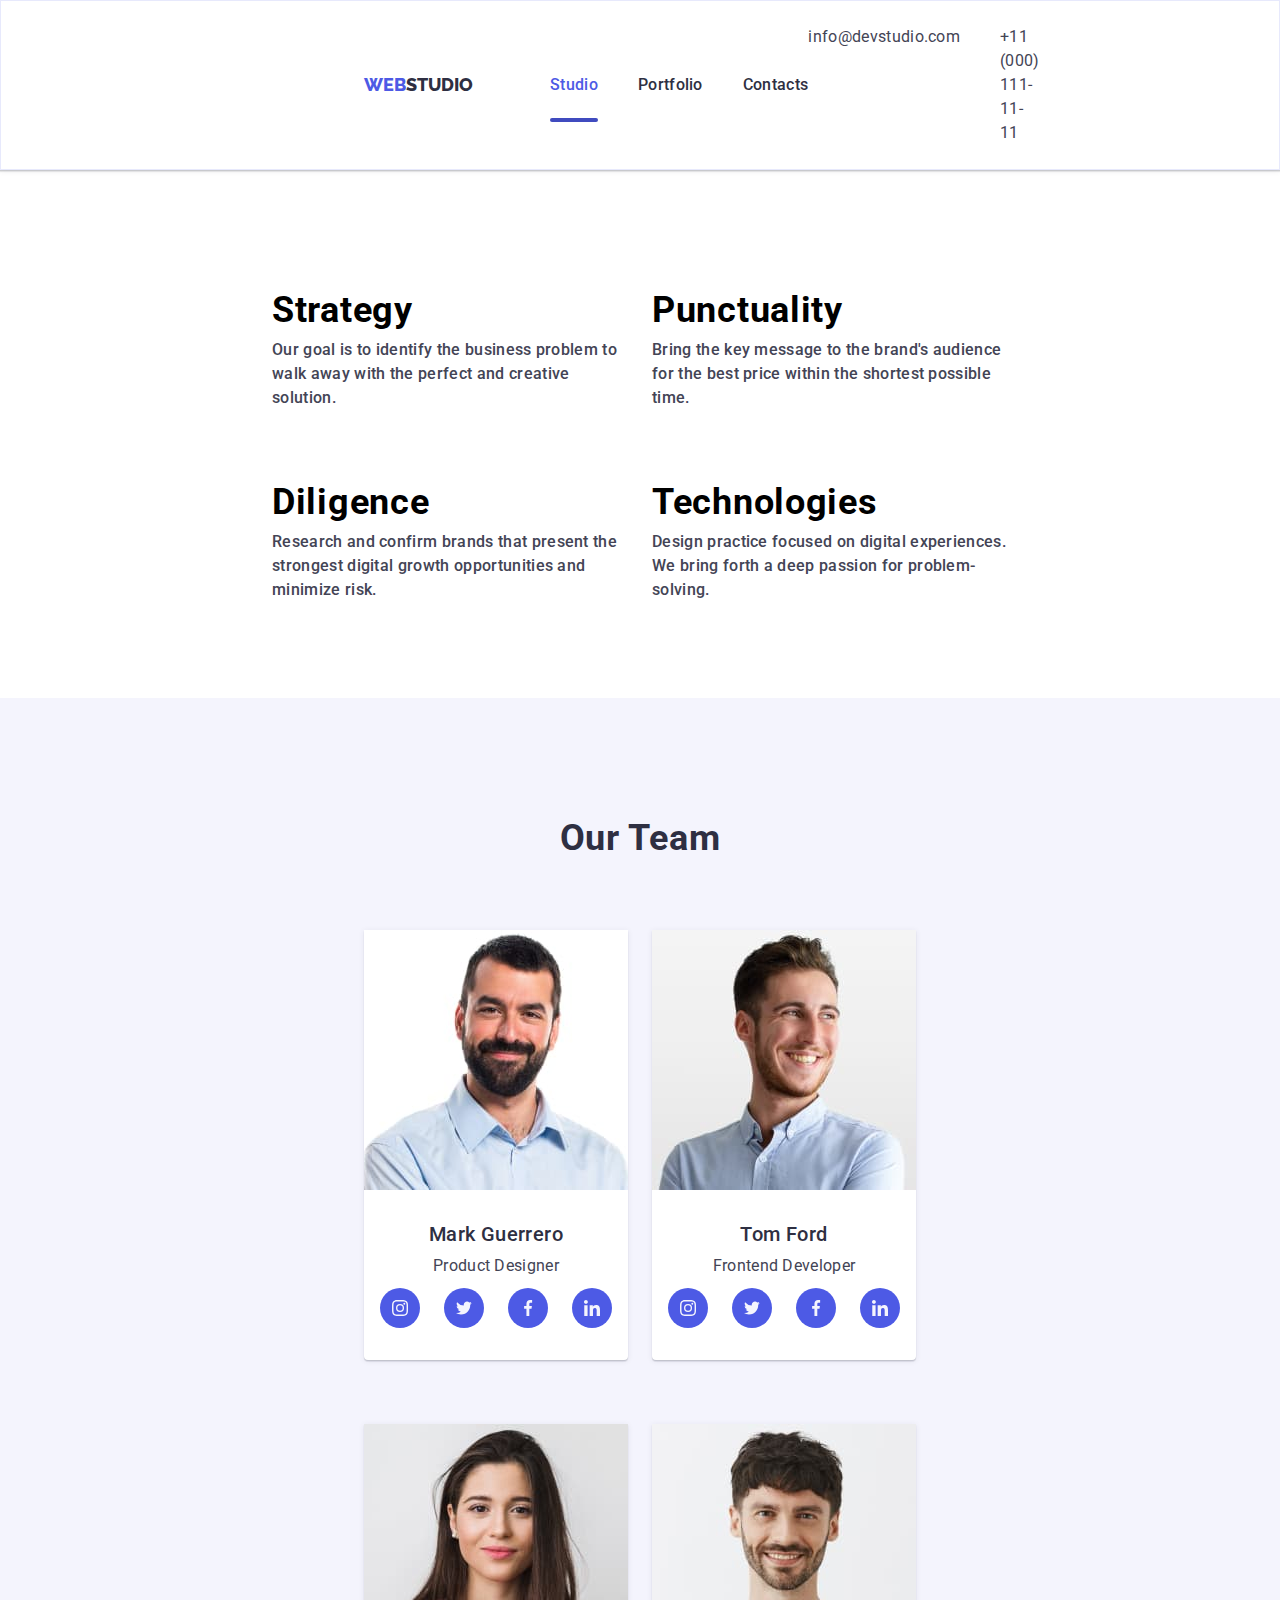
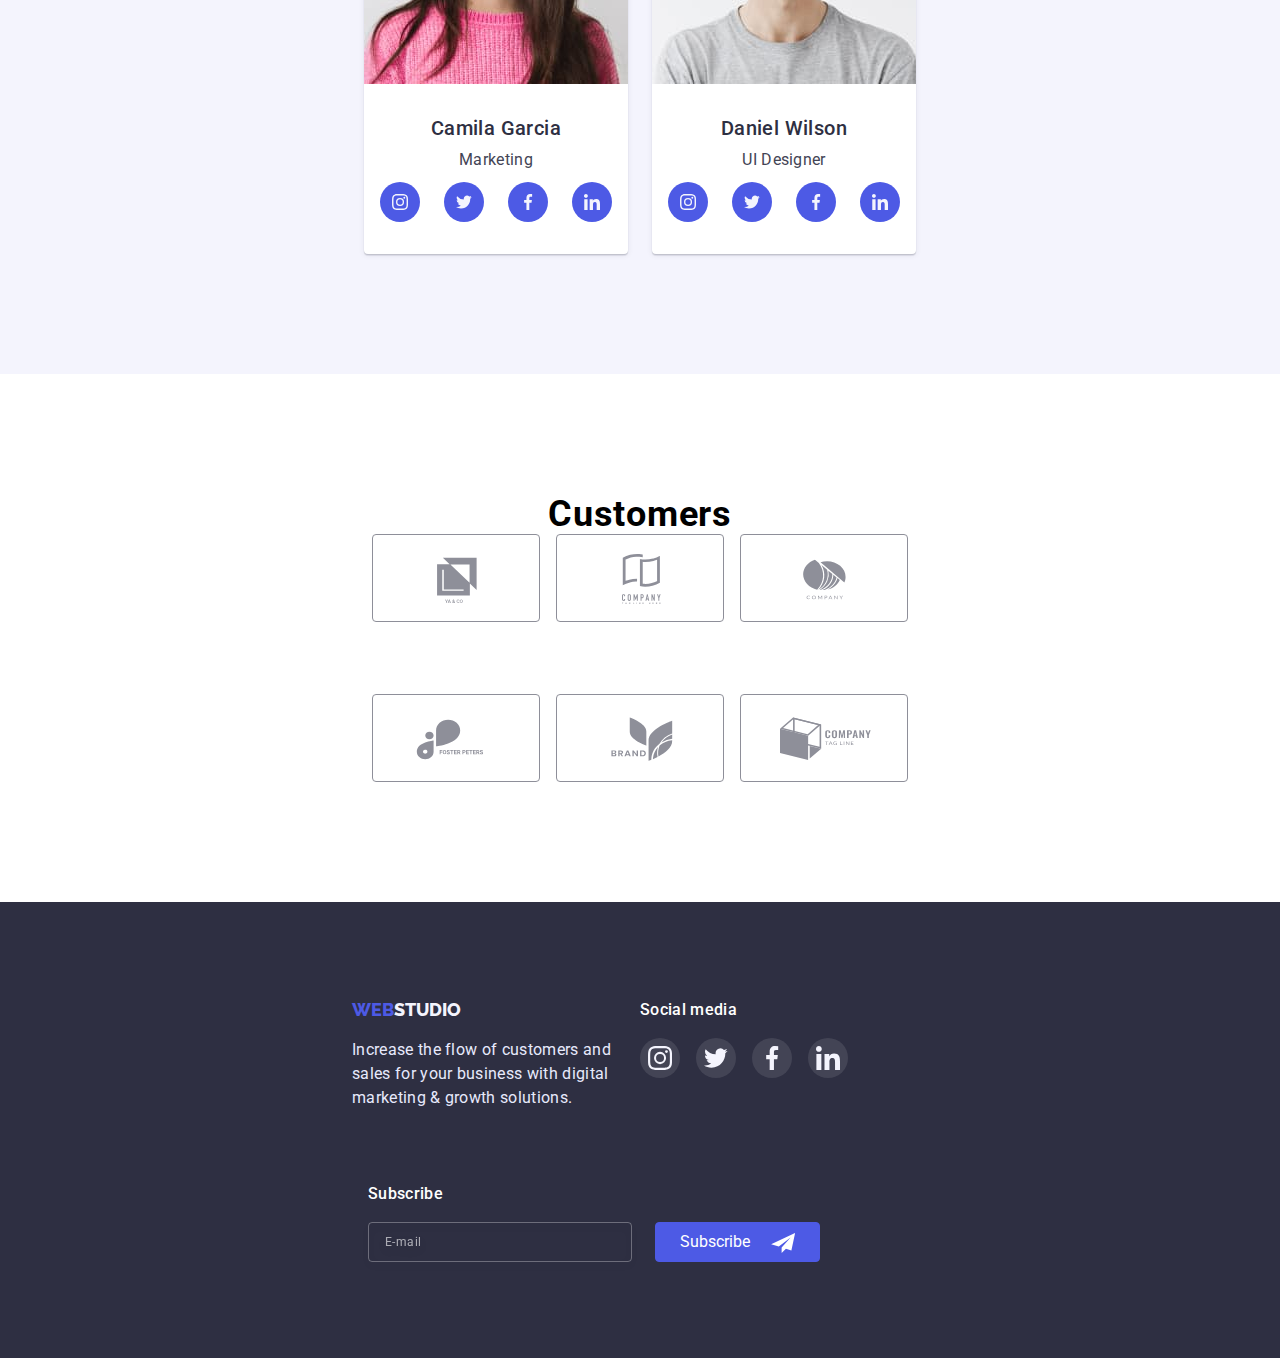
==== index.html @ 63f62028 "1" ====
<!DOCTYPE html>
<html lang="eu">

<head>
    <meta charset="UTF-8">
    <meta http-equiv="X-UA-Compatible" content="IE=edge">
    <meta name="viewport" content="width=device-width, initial-scale=1.0">
    <link rel="preconnect" href="https://fonts.googleapis.com">
    <link rel="preconnect" href="https://fonts.gstatic.com" crossorigin>
    <link href="https://fonts.googleapis.com/css2?family=Raleway:wght@800&family=Roboto:wght@400;500;700&display=swap"
        rel="stylesheet">
    <link
        href="https://fonts.googleapis.com/css2?family=Raleway:wght@500&family=Roboto:wght@400;500;700;900&display=swap"
        rel="stylesheet">
    <link rel="stylesheet"
        href="https://cdnjs.cloudflare.com/ajax/libs/modern-normalize/1.1.0/modern-normalize.min.css">
    <link rel="stylesheet" href="./css/styles.css">
    <link rel="stylesheet" href="./css/mobile.css">
    <link rel="stylesheet" href="./css/tablet.css">
    <link rel="stylesheet" href="./css/desctop.css">


    <title>Document</title>
</head>

<body>
    <header class="header">
        <div class="container main-block">
            <nav class="main-nav">
                <a href="#" class="logo1">Web<span class="logo2">Studio</span></a>
                <ul class="menu-nav">
                    <li class="header-bar"><a href="#" class="link active">Studio</a></li>
                    <li class="header-bar"><a href="./portfolio.html" class="link">Portfolio</a></li>
                    <li class="header-bar"><a href="#" class="link">Contacts</a></li>
                </ul>
            </nav>
            <ul class="second-nav">
                <li><a href="mailto:info@devstudio.com" class="mail">info@devstudio.com</a></li>
                <li><a href="tel:+380961111111" class="phone">+11 (000) 111-11-11</a></li>
            </ul>
        </div>
    </header>
    <main>

        <!-- <section class="hero-section">
            <div class="container-hero">
                <h1 class="hero">Effective Solutions<br>for Your Business</h1>
                <a href="#" class="order-button" data-modal-open>
                    Order Service
                </a>
            </div>
        </section> -->
        <section class="section-features">
            <div class="container-mobile">
                <h2 class="visually-hidden">Our features</h2>
                <ul class="features">
                    <li class="features-item">
                        <div>
                            <svg class="features-icon" width="64" height="64">
                                <use href="./images/icons.svg#icon-antenna"></use>
                            </svg>
                        </div>
                        <h3 class="title">Strategy</h3>
                        <p class="information">Our goal is to identify the business
                            problem to walk away with the perfect and creative solution.</p>
                    </li>

                    <li class="features-item">
                        <div>
                            <svg class="features-icon" width="64" height="64">
                                <use href="./images/icons.svg#icon-clock-1"></use>
                            </svg>
                        </div>
                        <h3 class="title">Punctuality</h3>

                        <p class="information">Bring the key message to the brand's audience for the best price within
                            the
                            shortest possible
                            time.</p>
                    </li>

                    <li class="features-item">
                        <div>
                            <svg class="features-icon" width="64" height="64">
                                <use href="./images/icons.svg#icon-diagram"></use>
                            </svg>
                        </div>
                        <h3 class="title">Diligence</h3>

                        <p class="information">Research and confirm brands that present the strongest digital growth
                            opportunities and minimize
                            risk.</p>
                    </li>

                    <li class="features-item">
                        <div>

                            <svg class="features-icon" width="64" height="64">
                                <use href="./images/icons.svg#icon-astronaut"></use>
                            </svg>

                        </div>
                        <h3 class="title">Technologies</h3>

                        <p class="information">Design practice focused on digital experiences. We bring forth a deep
                            passion
                            for
                            problem-solving.</p>
                    </li>
                </ul>
            </div>
        </section>

        <section class="our-work">
            <div class="container">
                <h2 class="sub-hero">What are we doing</h2>
                <ul class="description-list">
                    <li><img src="./images/IMAC.jpg" alt="IMAC" width="360" class="img"></li>
                    <li><img src="./images/mod-dev.jpg" alt="Mobile development" width="360" class="img">
                    </li>
                    <li><img src="./images/testing.jpg" alt="Testing program softwear" width="360" class="img">
                    </li>
                </ul>
            </div>

        </section>
        <section class="our-team">
            <div class="container">
                <h2 class="sub-hero">Our Team</h2>
                <ul class="description-list">
                    <li class="project"><img src="./images/Mark-Guerrero.jpg" alt="Mark Guerrero" width="264"
                            class="img">
                        <div class="review">
                            <h3>Mark Guerrero</h3>
                            <p class="sub-info">Product Designer</p>
                            <ul class="soc-list">
                                <li class="soc-items"><a href="" class="soc-link">
                                        <svg class="soc-icon" width="16" height="16">
                                            <use href="./images/icons.svg#icon-instagram"></use>
                                        </svg>
                                    </a>
                                </li>

                                <li class="soc-items"><a href="" class="soc-link">
                                        <svg class="soc-icon" width="16" height="16">
                                            <use href="./images/icons.svg#icon-Twiter"></use>
                                        </svg>
                                    </a>
                                </li>

                                <li class="soc-items"><a href="" class="soc-link">
                                        <svg class="soc-icon" width="16" height="16">
                                            <use href="./images/icons.svg#icon-facebook"></use>
                                        </svg>
                                    </a>
                                </li>

                                <li class="soc-items"><a href="" class="soc-link">
                                        <svg class="soc-icon" width="16" height="16">
                                            <use href="./images/icons.svg#icon-linkedin"></use>
                                        </svg>
                                    </a>
                                </li>
                            </ul>
                        </div>
                    </li>

                    <li class="project"><img src="./images/Tom-Ford.jpg" alt="Mark Guerrero" width="264" class="img">
                        <div class="review">
                            <h3>Tom Ford
                            </h3>
                            <p class="sub-info">Frontend Developer</p>
                            <ul class="soc-list">
                                <li class="soc-items"><a href="" class="soc-link">
                                        <svg class="soc-icon" width="16" height="16">
                                            <use href="./images/icons.svg#icon-instagram"></use>
                                        </svg>
                                    </a>
                                </li>

                                <li class="soc-items"><a href="" class="soc-link">
                                        <svg class="soc-icon" width="16" height="16">
                                            <use href="./images/icons.svg#icon-Twiter"></use>
                                        </svg>
                                    </a>
                                </li>

                                <li class="soc-items"><a href="" class="soc-link">
                                        <svg class="soc-icon" width="16" height="16">
                                            <use href="./images/icons.svg#icon-facebook"></use>
                                        </svg>
                                    </a>
                                </li>

                                <li class="soc-items"><a href="" class="soc-link">
                                        <svg class="soc-icon" width="16" height="16">
                                            <use href="./images/icons.svg#icon-linkedin"></use>
                                        </svg>
                                    </a>
                                </li>
                            </ul>
                        </div>
                    </li>

                    <li class="project"><img src="./images/Camila-Garcia.jpg" alt="Camila Garcia" width="264"
                            class="img">
                        <div class="review">
                            <h3>Camila Garcia</h3>
                            <p class="sub-info">Marketing</p>
                            <ul class="soc-list">
                                <li class="soc-items"><a href="" class="soc-link">
                                        <svg class="soc-icon" width="16" height="16">
                                            <use href="./images/icons.svg#icon-instagram"></use>
                                        </svg>
                                    </a>
                                </li>

                                <li class="soc-items"><a href="" class="soc-link">
                                        <svg class="soc-icon" width="16" height="16">
                                            <use href="./images/icons.svg#icon-Twiter"></use>
                                        </svg>
                                    </a>
                                </li>

                                <li class="soc-items"><a href="" class="soc-link">
                                        <svg class="soc-icon" width="16" height="16">
                                            <use href="./images/icons.svg#icon-facebook"></use>
                                        </svg>
                                    </a>
                                </li>

                                <li class="soc-items"><a href="" class="soc-link">
                                        <svg class="soc-icon" width="16" height="16">
                                            <use href="./images/icons.svg#icon-linkedin"></use>
                                        </svg>
                                    </a>
                                </li>
                            </ul>
                        </div>
                    </li>

                    <li class="project"><img src="./images/Daniel-Wilson.jpg" alt="Daniel Wilson" width="264"
                            class="img">
                        <div class="review">
                            <h3>Daniel Wilson</h3>
                            <p class="sub-info">UI Designer</p>
                            <ul class="soc-list">
                                <li class="soc-items"><a href="" class="soc-link">
                                        <svg class="soc-icon" width="16" height="16">
                                            <use href="./images/icons.svg#icon-instagram"></use>
                                        </svg>
                                    </a>
                                </li>

                                <li class="soc-items"><a href="" class="soc-link">
                                        <svg class="soc-icon" width="16" height="16">
                                            <use href="./images/icons.svg#icon-Twiter"></use>
                                        </svg>
                                    </a>
                                </li>

                                <li class="soc-items"><a href="" class="soc-link">
                                        <svg class="soc-icon" width="16" height="16">
                                            <use href="./images/icons.svg#icon-facebook"></use>
                                        </svg>
                                    </a>
                                </li>

                                <li class="soc-items"><a href="" class="soc-link">
                                        <svg class="soc-icon" width="16" height="16">
                                            <use href="./images/icons.svg#icon-linkedin"></use>
                                        </svg>
                                    </a>
                                </li>
                            </ul>
                        </div>
                    </li>
                </ul>
            </div>
        </section>
        <section class="section-comp">
            <div class="container-comp">
                <h2>Customers</h2>
                <ul class="company-list">
                    <li class="company-items">
                        <a href="" class="company-link">
                            <svg class="company-icon">
                                <use href="./images/icons.svg#icon-YA-GO"></use>
                            </svg>
                        </a>
                    </li>
                    <li class="company-items">
                        <a href="" class="company-link">
                            <svg class="company-icon">
                                <use href="./images/icons.svg#icon-Tagline"></use>
                            </svg>
                        </a>
                    </li>
                    <li class="company-items">
                        <a href="" class="company-link">
                            <svg class="company-icon">
                                <use href="./images/icons.svg#icon-Company"></use>
                            </svg>
                        </a>
                    </li>
                    <li class="company-items">
                        <a href="" class="company-link">
                            <svg class="company-icon">
                                <use href="./images/icons.svg#icon-Foster-peters"></use>
                            </svg>
                        </a>
                    </li>
                    <li class="company-items">
                        <a href="" class="company-link">
                            <svg class="company-icon">
                                <use href="./images/icons.svg#icon-Brand"></use>
                            </svg>
                        </a>
                    </li>
                    <li class="company-items">
                        <a href="" class="company-link">
                            <svg class="company-icon">
                                <use href="./images/icons.svg#icon-Company-box"></use>
                            </svg>
                        </a>
                    </li>
                </ul>
            </div>
        </section>
    </main>
    <footer class="footer">
        <div class="container-footer">
            <div>
                <a href="#" class="logo1">WEB<span class="logo2-1">STUDIO</span></a>
                <p class="foot-text">Increase the flow of customers and sales for your business with digital
                    marketing &
                    growth
                    solutions.</p>
            </div>
            <div class="footer-hero">
                <h3>Social media</h3>
                <ul class="soc-list-footer">
                    <li class="soc-items-footer"><a href="" class="soc-link-footer">
                            <svg class="soc-icon-footer" width="16" height="16">
                                <use href="./images/icons.svg#icon-instagram"></use>
                            </svg>
                        </a>
                    </li>

                    <li class="soc-items-footer"><a href="" class="soc-link-footer">
                            <svg class="soc-icon-footer" width="16" height="16">
                                <use href="./images/icons.svg#icon-Twiter"></use>
                            </svg>
                        </a>
                    </li>

                    <li class="soc-items-footer"><a href="" class="soc-link-footer">
                            <svg class="soc-icon-footer" width="16" height="16">
                                <use href="./images/icons.svg#icon-facebook"></use>
                            </svg>
                        </a>
                    </li>

                    <li class="soc-items-footer"><a href="" class="soc-link-footer">
                            <svg class="soc-icon-footer" width="16" height="16">
                                <use href="./images/icons.svg#icon-linkedin"></use>
                            </svg>
                        </a>
                    </li>
                </ul>
            </div>
            <div class="search-footer">
                <h3>Subscribe</h3>
                <form name="subscribe">
                    <input type="email" placeholder="E-mail" class="input-footer">
                    <button type="submit" class="subscribe"> Subscribe <svg class="search-footer-icon">
                            <use href="./images/icons.svg#icon-icon-send"></use>
                        </svg></button>
                </form>
            </div>

        </div>
    </footer>
    <!-- <div class="overlay is-hidden" data-modal>
        <div class="modal ">
            <button type="button" class="close-botton" data-modal-close>
                <svg class="close-icon">
                    <use href="./images/icons.svg#icon-close"></use>
                </svg></button>
            <p class="modal-text">Leave your contacts and we will call you back</p>
            <form class="modal-form" name="oreder-for">

                <div class="input-wrap">
                    <label class="title-form" for="name">Name</label>
                    <input type="text" class="modal-input" name="user-name" id="name" required><svg class="icon-modal"
                        width="12px" height="12px">
                        <use href="./images/icons.svg#icon-name"></use>
                    </svg>

                </div>


                <div class="input-wrap">
                    <label class="title-form " for="phone">Phone</label>
                    <input type="tel" class="modal-input" name="user-phone" id="phone" required><svg class="icon-modal"
                        width="12px" height="12px">
                        <use href="./images/icons.svg#icon-phone"></use>
                    </svg>

                </div>


                <div class="input-wrap">
                    <label class="title-form" for="email">Email</label>
                    <input type="email" class="modal-input" name="user-email" id="email" required><svg
                        class="icon-modal" width="12px" height="12px">
                        <use href="./images/icons.svg#icon-email"></use>
                    </svg>

                </div>

                <label class="title-form" for="user-text">Comment</label>
                <textarea name="user-coment" id="user-text" class="text-area" placeholder="Text input"></textarea>
                <div class="section-checkbox">
                    <input type="checkbox" class="checkbox visually-hidden " id="check" required>
                    <label class="text-checkbox" for="check">I
                        accept the
                        terms and conditions of the
                        <a href="#">Privacy
                            Policy</a></label>
                </div>

                <button type="submit" class=button-send>
                    Send
                </button>
            </form>

        </div>
    </div> -->
    <script src="./JS/modal.js"></script>
</body>


</html>
---- css/styles.css ----
:root {
    --color-brend: #4D5AE5;
    --color-brend2: #2E2F42;
    --color-button: #E7E9FC;
    --color-extrainfo: #434455;
    --color-second-white: #F4F4FD;
}

* {
    margin: 0;
    padding: 0;
}

body {
    font-family: 'Roboto', sans-serif;
    background: white;
}


/* -------GENERAL------- */

.container-hero,
.container-footer,
.container-button,
.container-comp {
    width: 100%;

    margin: 0 auto;
}

h3 {
    font-weight: 500;
    font-size: 20px;
    line-height: 24px;

    letter-spacing: 0.02em;
}

.menu-nav,
.second-nav,
.body-nav,
.list-project,
.features,
.description-list {
    font-weight: 400;
    font-size: 16px;
    list-style: none;
}

.visually-hidden {
    position: absolute;
    width: 1px;
    height: 1px;
    margin: -1px;
    border: 0;
    padding: 0;
    white-space: nowrap;
    clip-path: inset(100%);
    clip: rect(0 0 0 0);
    overflow: hidden;
}

/* --------------------- */

/* -----------HEADER-------------- */

.main-block {
    display: flex;
    justify-content: space-between;
}

.header {
    box-shadow: 0px 2px 1px rgba(46, 47, 66, 0.08), 0px 1px 1px rgba(46, 47, 66, 0.16), 0px 1px 6px rgba(46, 47, 66, 0.08);
    border: 1px solid #E7E9FC;
}

.main-nav {
    display: flex;
    align-items: center;

}

.logo1 {
    text-decoration: none;
    font-family: "Raleway";
    font-style: normal;
    font-weight: 800;
    font-size: 18px;
    line-height: 24px;
    color: var(--color-brend);

}

.logo2 {
    color: var(--color-brend2);
}

.main-nav>a {
    text-transform: uppercase;
}

.second-nav {
    display: flex;
    gap: 40px;
}

.menu-nav {
    margin-left: 77px;
    display: flex;
    gap: 40px;
}


.link,
.phone,
.project,
.foot-text,
.information {
    font-weight: 400;
    font-size: 16px;
    line-height: 24px;
}

.link:focus,
.mail:focus,
.phone:focus {
    color: var(--color-brend);
}

.mail:hover,
.phone:hover {
    color: var(--color-brend);
}

.link:hover {
    color: var(--color-brend);
}

.header-bar {
    position: relative;
}



.link.active::after {
    content: '';
    width: 100%;
    height: 4px;
    position: absolute;
    bottom: -1px;
    right: 0;
    background-color: #404BBF;
    border-radius: 2px;
    color: var(--color-brend2);
}

.link.active {
    color: var(--color-brend);
}



.link {
    display: block;
    padding: 24px 0px;
    text-decoration: none;
    color: var(--color-brend2);
    font-weight: 500;
    font-size: 16px;
    letter-spacing: 0.02em;

    transition-property: color;
    transition-duration: 250ms;
    transition-timing-function: cubic-bezier(0.4,
            0,
            0.2,
            1);
    transition-delay: 0ms;


}

.mail,
.phone {
    display: block;
    padding: 24px 0px;
    font-style: normal;
    font-weight: 400;
    font-size: 16px;
    line-height: 24px;

    transition-property: color;
    transition-duration: 250ms;
    transition-timing-function: cubic-bezier(0.4,
            0,
            0.2,
            1);
    transition-delay: 0ms;

    letter-spacing: 0.02em;
    text-decoration: none;
    color: var(--color-extrainfo);
}

/* -----------MAIN-------------- */

.main-section-port {
    padding-top: 96px;

}

.container-project {
    width: 1152px;
    padding: 0px 12px;
    margin: 0 auto;
}

.body-nav {
    justify-content: center;
    display: flex;

    margin-bottom: 72px;
    display: flex;
    gap: 24px;
}

.button {
    padding: 8px 16px;

    background: #F4F4FD;

    border: 1px solid #E7E9FC;
    border-radius: 4px;

    font-weight: 500;
    color: var(--color-brend);
    cursor: pointer;

    font-family: inherit;
    font-style: normal;
    font-size: 16px;
    line-height: 24px;
    letter-spacing: 0.04em;

    transition-property: box-shadow, border, color, background-color;
    transition-duration: 250ms;
    transition-timing-function: cubic-bezier(0.4,
            0,
            0.2,
            1);
    transition-delay: 0ms;
}

.button:hover,
.button:focus {
    box-shadow: 0px 3px 1px rgba(0, 0, 0, 0.1), 0px 2px 1px rgba(0, 0, 0, 0.08), 0px 2px 2px rgba(0, 0, 0, 0.12);
    border: 1px solid var(--color-brend);
    color: #FFFFFF;
    background-color: var(--color-brend);
}

/* -----------MAIN-HERO-------------- */

.hero-section {
    max-width: 1440px;
    background-image: linear-gradient(rgba(46, 47, 66, 0.7),
            rgba(46, 47, 66, 0.7)),
        url(../images/people-office.jpg);
    background-repeat: no-repeat;
    background-size: cover;
    background-position: center;
    padding: 192px 0px;
    text-align: center;
    margin: 0 auto;
}

.hero {
    margin-bottom: 48px;
    text-align: center;

    font-style: normal;
    font-weight: 500;
    font-size: 56px;
    line-height: 60px;

    letter-spacing: 0.02em;
    color: #FFFFFF;
}

.order-button {
    display: inline-block;
    padding: 16px 32px;
    min-width: 170px;
    font-family: 'Roboto';
    font-weight: 500;
    font-size: 16px;
    line-height: 19px;
    letter-spacing: 0.04em;
    text-decoration: none;
    background-color: #4D5AE5;
    color: #FFFFFF;
    border-radius: 4px;
    cursor: pointer;

    transition-property: background-color, box-shadow;
    transition-duration: 250ms;
    transition-timing-function: cubic-bezier(0.4, 0, 0.2, 1);
    transition-delay: 0ms;
}

.order-button:hover {
    background: #404BBF;
    box-shadow: 0px 1px 6px rgba(46, 47, 66, 0.08), 0px 1px 1px rgba(46, 47, 66, 0.16), 0px 2px 1px rgba(46, 47, 66, 0.08);
    border-radius: 4px;
}

.order-button:focus {
    background: #404BBF;
}

/* -----------MAIN-FEATURES-------------- */
.section-features {
    padding-top: 120px;
    padding-bottom: 96px;
}

.features {
    display: flex;
    flex-wrap: wrap;
    justify-content: center;
    gap: 72px;
    align-items: center;
}

.list-features {
    display: flex;

}

.features-item {
    padding-left: 16px;
    padding-right: 16px;
    max-width: 396px;
}

.features-item>div {
    margin-bottom: 8px;
    display: none;
    align-items: center;
    justify-content: center;
    height: 112px;
    width: 264px;
    background-color: #F4F4FD;
    border-radius: 4px;
}

.title {

    text-align: center;

    margin-bottom: 8px;

    font-style: normal;
    font-weight: 700;
    font-size: 36px;
    line-height: 40px;

    letter-spacing: 0.02em;
}

.information {
    max-width: 396px;

    font-family: 'Roboto';
    font-style: normal;
    font-weight: 500;
    font-size: 16px;
    line-height: 24px;


    letter-spacing: 0.02em;
    color: var(--color-extrainfo);
}

/* -----------MAIN-OUR-WORK-------------- */
.our-work {
    display: none;
    padding-top: 120px;
    padding-bottom: 120px;
}

.sub-hero {
    margin-bottom: 72px;
    text-align: center;

    font-style: normal;
    font-weight: 700;
    font-size: 36px;
    line-height: 40px;


    letter-spacing: 0.02em;

    color: var(--color-brend2);
}

.description-list {
    display: flex;
    justify-content: space-between;
    flex-direction: column;
    align-items: center;

    gap: 72px;
}

/* -----------MAIN-OUR-TEAM-------------- */
.our-team {
    padding-bottom: 120px;
    padding-top: 120px;
    background: #F4F4FD;
}

.project {
    width: 264px;
    background: #FFFFFF;

    box-shadow: 0px 1px 6px rgba(46, 47, 66, 0.08), 0px 1px 1px rgba(46, 47, 66, 0.16), 0px 2px 1px rgba(46, 47, 66, 0.08);
    border-radius: 0px 0px 4px 4px;

    color: var(--color-brend2);
}

.review {
    border-radius: 0px 0px 4px 4px;
    padding-top: 32px;
    padding-bottom: 32px;
    ;

    text-align: center;
}

.sub-info {
    font-size: 16px;
    line-height: 24px;
    margin-top: 8px;
    font-weight: 400;
    letter-spacing: 0.02em;
    color: #434455;

}

.soc-list {
    margin-top: 10px;
    display: flex;
    justify-content: center;
    column-gap: 24px;
    list-style: none;
}

.soc-items {
    width: 40px;
    height: 40px;
}

.soc-link {
    display: flex;
    align-items: center;
    justify-content: center;
    width: 100%;
    height: 100%;
    background-color: var(--color-brend);
    border-radius: 100%;
    transition-property: background-color;
    transition-duration: 250ms;
    transition-timing-function: cubic-bezier(0.4,
            0,
            0.2,
            1);
    transition-delay: 0ms;
}


.soc-icon {
    fill: var(--color-second-white)
}

.soc-link:hover,
.soc-link:focus {

    background-color: #404BBF;
}

/* -----------MAIN-COMP-------------- */

.section-comp {
    padding-top: 120px;
    padding-bottom: 120px;
}

.container-comp {
    text-align: center;
}

.container-comp>h2 {
    text-transform: capitalize;
    letter-spacing: 0.02em;
    font-weight: 700;
    font-size: 36px;
    line-height: 40px;
}

.company-list {
    margin-top: 72px;
    display: flex;
    flex-wrap: wrap;
    justify-content: center;

    column-gap: 16px;
    row-gap: 72px;
    list-style: none;
}

.company-items {
    transition-property: border-color;
    transition-duration: 250ms;
    transition-timing-function: cubic-bezier(0.4, 0, 0.2, 1);
    transition-delay: 0ms;
    width: 168px;
    height: 88px;
}

.company-link {

    border-radius: 4px;
    border: 1px solid #8E8F99;
    padding: 16px 32px;
    display: flex;
    width: 100%;
    height: 100%;
}

.company-icon {
    fill: #8E8F99;
    transition-property: fill;
    transition-duration: 250ms;
    transition-timing-function: cubic-bezier(0.4, 0, 0.2, 1);
    transition-delay: 0ms;
}

.company-link:hover .company-icon,
.company-link:focus .company-icon {
    fill: #404BBF;
}

.company-link:hover,
.company-link:focus {

    border-color: #404BBF;
}

/* -----------MAIN-PORTFOLIO-NAV-------------- */

/* -----------MAIN-PORTFOLIO-------------- */

.list-project {
    justify-content: center;
    display: flex;
    flex-wrap: wrap;
    row-gap: 48px;
    column-gap: 24px;
}

.item-project {
    transition-property: box-shadow;
    transition-duration: 250ms;
    transition-timing-function: cubic-bezier(0.4,
            0,
            0.2,
            1);
    transition-delay: 0ms;

    box-shadow: 0px 1px 6px rgba(46, 47, 66, 0.08);
}

.project-port {
    text-decoration: none;
    border-radius: 0px 0px 4px 4px;
    background: #FFFFFF;
    max-width: 360px;
    font-weight: 500;
    color: var(--color-brend2);

}

.item-project:hover,
.item-project:focus {
    box-shadow: 0px 1px 6px rgba(46, 47, 66, 0.08), 0px 1px 1px rgba(46, 47, 66, 0.16), 0px 2px 1px rgba(46, 47, 66, 0.08);
}



.project-block-top-text {
    position: relative;
    overflow: hidden;
}

.img {

    max-width: 320px;
    margin: 0px;
    display: block;
}

.project-top-text {
    max-width: 360px;
    height: 100%;
    position: absolute;
    top: 0;
    font-family: 'Roboto';
    font-style: normal;
    font-weight: 400;
    font-size: 16px;
    line-height: 24px;
    padding: 40px 32px;

    transform: translateY(100%);
    transition-property: transform;
    transition-duration: 250ms;
    transition-timing-function: cubic-bezier(0.4, 0, 0.2, 1);
    transition-delay: 0ms;

    color: var(--color-second-white);
    background-color: #4D5AE5;
}

.project-port:hover .project-top-text,
.project-port:focus .project-top-text {
    transform: translateY(0);

}

.review-prot {
    max-width: 360px;
    border-left: 1px solid #E7E9FC;
    border-right: 1px solid #E7E9FC;
    border-bottom: 1px solid #E7E9FC;
    padding-top: 32px;
    padding-bottom: 32px;
    padding-left: 16px;
    text-align: left;

}

.title-port {

    font-style: normal;
    font-weight: 500;
    font-size: 20px;
    line-height: 24px;

    letter-spacing: 0.02em;
}

/* -----------FOOTER-------------- */

.footer {

    padding-top: 96px;
    padding-bottom: 96px;
    background-color: var(--color-brend2);
}

.container-footer {
    display: flex;
    text-align: center;
    flex-direction: column;
    align-items: center;
}



.logo2-1 {
    color: var(--color-second-white)
}

.foot-text {
    font-weight: 400;
    font-size: 16px;
    line-height: 24px;
    letter-spacing: 0.02em;
    margin-top: 16px;
    max-width: 264px;
    text-align: start;
    color: var(--color-button);
}

.footer-hero {
    text-align: center;
    margin-left: 0px;
}

.footer-hero>h3 {
    margin-top: 72px;
    font-family: 'Roboto';
    font-style: normal;
    font-weight: 500;
    font-size: 16px;
    line-height: 24px;

    color: #FFFFFF;
    letter-spacing: 0.02em;
}

.soc-list-footer {
    margin-top: 16px;
    display: flex;
    justify-content: center;
    column-gap: 16px;
    list-style: none;
}

.soc-items-footer {
    width: 40px;
    height: 40px;
}

.soc-link-footer {
    display: flex;
    align-items: center;
    justify-content: center;
    width: 100%;
    height: 100%;
    background-color: rgba(255, 255, 255, 0.1);
    border-radius: 100%;

    transition-property: background-color;
    transition-duration: 250ms;
    transition-timing-function: cubic-bezier(0.4,
            0,
            0.2,
            1);
    transition-delay: 0ms;
}

.soc-link-footer:hover,
.soc-link-footer:focus {
    border-radius: 100%;
    background: #31D0AA;
}

.soc-icon-footer {
    width: 24px;
    height: 24px;
    fill: var(--color-second-white)
}

.search-footer {
    width: 100%;
    padding: 0px 16px;
    margin-left: 0px;
}

.search-footer>form {
    display: flex;
    flex-direction: column;
    align-items: center;
}

.search-footer>h3 {
    margin-top: 72px;
    margin-bottom: 16px;

    font-family: 'Roboto';
    font-style: normal;
    font-weight: 500;
    font-size: 16px;
    line-height: 24px;

    letter-spacing: 0.02em;

    color: #FFFFFF;
}

.input-footer {

    font-family: 'Roboto';
    font-style: normal;
    font-weight: 400;
    font-size: 12px;
    line-height: 24px;

    letter-spacing: 0.04em;

    color: rgba(255, 255, 255, 0.6);

    width: 100%;
    height: 40px;

    padding-left: 16px;

    background-color: transparent;
    border-radius: 4px;
    border: 1px solid rgba(255, 255, 255, 0.3);
    filter: drop-shadow(0px 4px 4px rgba(0, 0, 0, 0.15));

}

.input-footer::placeholder {

    font-family: 'Roboto';
    font-style: normal;
    font-weight: 400;
    font-size: 12px;
    line-height: 24px;

    letter-spacing: 0.04em;

    color: rgba(255, 255, 255, 0.6);

}

.subscribe {
    position: relative;
    margin-top: 16px;
    margin-left: 0px;

    padding-left: 24px;
    text-align: start;
    width: 165px;
    height: 40px;

    color: #FFFFFF;
    background: #4D5AE5;
    border: 1px solid #4D5AE5;
    border-radius: 4px;

    transition-property: background-color;
    transition-duration: 250ms;
    transition-timing-function: cubic-bezier(0.4, 0, 0.2, 1);
    transition-delay: 0ms;
}

.subscribe:hover,
.subscribe:focus {
    background: #404BBF;
    border-color: #404BBF;

}

.search-footer-icon {
    position: absolute;
    right: 24px;
    width: 24px;
    height: 20px;

    fill: #FFFFFF;
}

/* ------------------------------------------------------------ */
/* -----------OVERLAY-------------- */
.overlay {
    padding-top: 88px;
    width: 100%;
    height: 100%;
    background-color: rgba(17, 19, 25, 0.5);
    position: fixed;
    top: 0;
    transition-property: opacity, visibility;
    transition-duration: 250ms;
    transition-timing-function: cubic-bezier(0.6, 0.04, 0.98, 0.335);
    transition-delay: 0ms;

}

.overlay.is-hidden {
    transition-property: opacity, visibility;
    transition-duration: 250ms;
    transition-timing-function: cubic-bezier(0.6, 0.04, 0.98, 0.335);
    transition-delay: 0ms;
}

.modal {
    text-align: center;
    border-radius: 4px;

    padding: 24px;
    margin: auto;
    width: 408px;
    min-height: 576px;
    background-color: #FCFCFC;
}

.close-icon {
    display: flex;
    justify-content: center;
    margin: auto;
    width: 8px;
    height: 8px;
}

.close-botton {
    display: block;
    margin-left: auto;
    cursor: pointer;
    width: 24px;
    height: 24px;
    background-color: #E7E9FC;
    border: 1px solid rgba(0, 0, 0, 0.1);
    border-radius: 100%;
    margin-bottom: 24px;
}

.close-botton:focus {
    background-color: var(--color-brend);
    fill: var(--color-second-white);
}

.modal-text {
    font-family: 'Roboto';
    font-style: normal;
    font-weight: 500;
    font-size: 16px;
    line-height: 24px;


    text-align: center;
    letter-spacing: 0.02em;


    color: #2E2F42;
}

.modal-form {
    position: relative;
    margin-top: 16px;
}

.modal-input {

    font-family: 'Roboto';
    font-style: normal;
    font-weight: 400;
    font-size: 12px;
    line-height: 16px;
    letter-spacing: 0.04em;
    color: #4D5AE5;


    width: 100%;

    padding: 8px 16px;
    padding-left: 38px;
    position: relative;

    background-color: transparent;
    border-radius: 4px;
    border: 1px solid rgba(33, 33, 33, 0.2);
}

.input-wrap {
    margin-bottom: 8px;
    position: relative;
}

.icon-modal {
    position: absolute;
    top: 32px;
    left: 19px;
}

.comment {
    height: 120px;
}

.modal-input:hover,
.modal-input:focus {
    border: 1px solid #4D5AE5;
}

.modal-input:hover+.icon-modal,
.modal-input:focus+.icon-modal {
    fill: #4D5AE5;
}

.text-area {

    font-family: 'Roboto';
    font-style: normal;
    font-weight: 400;
    font-size: 12px;
    line-height: 16px;

    letter-spacing: 0.04em;

    color: #4D5AE5;


    border-radius: 4px;
    border: 1px solid rgba(33, 33, 33, 0.2);
    padding: 8px 16px;
    background-color: transparent;
    width: 100%;
    height: 120px;
    resize: none;
}

.text-area:hover,
.text-area:focus {
    border: 1px solid #4D5AE5;
}

.text-area::placeholder {
    font-family: 'Roboto';
    font-style: normal;
    font-weight: 400;
    font-size: 12px;
    line-height: 16px;

    letter-spacing: 0.04em;

    color: rgba(117, 117, 117, 0.5);
}

.title-form {
    display: block;
    text-align: start;
    font-family: 'Roboto';
    font-style: normal;
    font-weight: 400;
    font-size: 12px;
    line-height: 16px;


    letter-spacing: 0.04em;


    color: #8E8F99;

    margin-bottom: 4px;
}

.button-send {
    cursor: pointer;
    width: 169px;
    height: 56px;
    border-radius: 4px;
    border: 1px solid #4D5AE5;
    background-color: #4D5AE5;
    color: #FFFFFF;
    box-shadow: 0px 4px 4px rgba(0, 0, 0, 0.15);
    transition-property: background-color, box-shadow;
    transition-duration: 250ms;
    transition-timing-function: cubic-bezier(0.6, 0.04, 0.98, 0.335);
    transition-delay: 0ms;
}


.button-send:hover,
.button-send:focus {
    box-shadow: 0px 1px 6px rgba(46, 47, 66, 0.08), 0px 1px 1px rgba(46, 47, 66, 0.16), 0px 2px 1px rgba(46, 47, 66, 0.08);
    background-color: #404BBF;

}




.section-checkbox {
    position: relative;
    margin-top: 16px;
    margin-bottom: 24px;

}

.text-checkbox {
    display: flex;
    font-family: 'Roboto';
    font-style: normal;
    font-weight: 400;
    font-size: 12px;
    line-height: 16px;


    letter-spacing: 0.04em;

    color: #757575;
}

.text-checkbox>a {
    margin-left: 3px;
}

.checkbox:checked+.text-checkbox::before {
    background-color: #404BBF;
    border-color: #404BBF;
    background-image: url(../images/Checked.svg);
    background-repeat: no-repeat;
    background-position: center;

}

.text-checkbox::before {
    content: '';
    display: block;

    width: 16px;
    height: 16px;
    border: 2px solid #2E2F42;
    border-radius: 4px;

    margin-right: 8px;
}



.is-hidden {
    opacity: 0;
    visibility: hidden;
    pointer-events: none;
}

/* ------------------------------------------------------------ */
---- css/mobile.css ----
@media screen and (min-width: 428px) {

    .features-item {
        padding-left: 0px;
        padding-right: 0px;
        max-width: 396px;
    }

    .features-item>div {
        display: none;
    }

    .our-work {
        display: none;
    }

    .container {
        padding: 0px 12px;
        margin: 0 auto;
        width: 288px;
    }

    .container-hero,
    .container-button,
    .container-comp {
        width: 288px;

        margin: 0 auto;
    }

    .container-footer {
        width: 100%;
    }

    .container-mobile {

        margin: 0 auto;
        width: 100%;
    }

    .description-list {
        margin: 0 auto;
        width: 264px;
    }

    .company-list {

        margin: 0 auto;

        max-width: 396px;

        column-gap: 16px;
        row-gap: 72px;
        list-style: none;
    }

    .input-footer {
        width: 396px;
    }

    /* -----------MAIN-PORTFOLIO-------------- */
    .list-project {
        padding-bottom: 48px;
    }

    .img {
        max-width: 396px;
    }

    .project-port {
        width: 396px;
    }

    .project-block-top-text {
        max-width: 396px;
    }

    .review-prot {
        max-width: 396px;
    }

    .item-project {
        max-width: 396px;
    }
}
---- css/tablet.css ----
@media screen and (min-width: 768px) {

    .features {
        width: 736px;
        display: flex;
        flex-wrap: wrap;
        justify-content: center;
        column-gap: 24px;
        column-gap: 24px;
        row-gap: 72px;

    }

    .features-item {
        max-width: 356px;
    }

    .features-item>div {
        display: none;
    }

    .title {
        text-align: start;
    }

    .information {
        text-align: start;
        font-weight: 500;
        font-size: 16px;
        line-height: 24px;
        letter-spacing: 0.02em;
    }

    .our-work {
        display: none;
    }

    .container {
        padding: 0px 12px;
        margin: 0 auto;
        width: 576px;
    }

    .container-hero,
    .container-footer,
    .container-button,
    .container-comp {
        width: 576px;

        margin: 0 auto;
    }

    .container-mobile {

        margin: 0 auto;
        width: 736px;
    }

    .description-list {
        width: 552px;
        flex-wrap: wrap;
        justify-content: normal;
        flex-direction: row;
        align-items: start;

        column-gap: 24px;
        row-gap: 64px;
    }

    .company-list {

        max-width: 552px;

        column-gap: 16px;
        row-gap: 72px;
        list-style: none;
    }

    .container-footer {
        display: flex;
        width: 576px;
        flex-direction: row;
        flex-wrap: wrap;
        text-align: start;

    }

    .footer-hero>h3 {
        text-align: start;
        margin-top: 0px;
        font-family: 'Roboto';
        font-style: normal;
        font-weight: 500;
        font-size: 16px;
        line-height: 24px;

        color: #FFFFFF;
        letter-spacing: 0.02em;
    }

    .footer-hero {
        height: 112px;
        text-align: center;
        margin-left: 24px;
    }

    .search-footer {
        width: 100%;
        padding: 0px 16px;
        margin-left: 0px;
    }

    .search-footer>form {
        display: flex;
        flex-direction: row;
        align-items: center;
    }

    .search-footer>h3 {
        margin-top: 72px;
        margin-bottom: 16px;

        font-family: 'Roboto';
        font-style: normal;
        font-weight: 500;
        font-size: 16px;
        line-height: 24px;

        letter-spacing: 0.02em;

        color: #FFFFFF;
    }

    .input-footer {
        width: 264px;
    }

    .subscribe {
        margin-top: 0px;
        margin-left: 23px;
    }

    /* -----------MAIN-PORTFOLIO-------------- */
    .list-project {
        width: 736px;
        margin: 0 auto;
        justify-content: start;
        padding-bottom: 96px;
    }

    .main-section-port {

        padding: 0px 16px;
    }

    .img {
        max-width: 356px;
    }

    .project-port {
        width: 356px;
    }
}
---- css/desctop.css ----
@media screen and (min-width: 1440px) {
    .features {
        width: 1152px;
        display: flex;
        flex-wrap: wrap;
        justify-content: space-between;
    }

    .features-item {
        max-width: 264px;
    }


    .features-item>div {
        display: flex;
    }

    .title {
        text-align: start;
        font-weight: 500;
        font-size: 20px;
        line-height: 24px;


        letter-spacing: 0.02em;
    }

    .information {
        text-align: start;
        font-weight: 400;
        font-size: 16px;
        line-height: 24px;


        letter-spacing: 0.02em;
    }


    .our-work {
        display: block;
        padding-top: 120px;
        padding-bottom: 120px;
    }

    .container {
        padding: 0px 12px;
        margin: 0 auto;
        width: 1152px;
    }

    .container-hero,
    .container-footer,
    .container-button,
    .container-comp {
        width: 1152px;
        padding: 0px 12px;
        margin: 0 auto;
    }

    .container-mobile {
        padding: 0px 12px;
        margin: 0 auto;
        width: 1152px;
    }

    .section-features {
        padding-top: 120px;
        padding-bottom: 0px;
    }

    .description-list {
        width: 1128px;

        justify-content: space-between;
        flex-direction: row;
        flex-wrap: nowrap;
        gap: 24px;
    }

    .company-list {

        margin: 0 auto;

        max-width: 1128px;
        column-gap: 16px;
        row-gap: 72px;
        list-style: none;
    }

    .container-footer {
        display: flex;
        width: 1152px;
        flex-direction: row;
        flex-wrap: nowrap;
        text-align: start;

    }

    .foot-text {
        min-width: 264px;
    }

    .footer-hero {
        text-align: center;
        margin-left: 120px;
        margin-right: 80px;
    }

    .search-footer {
        height: 112px;
        padding: 0px 0px;
        width: 100%;
        margin-left: 0px;
    }

    .search-footer>h3 {

        margin-top: 0px;
        margin-bottom: 16px;

        font-family: 'Roboto';
        font-style: normal;
        font-weight: 500;
        font-size: 16px;
        line-height: 24px;

        letter-spacing: 0.02em;

        color: #FFFFFF;
    }

    /* -----------MAIN-PORTFOLIO-------------- */

    .list-project {
        width: 1128px;
        justify-content: center;
        padding-bottom: 120px;
    }
}
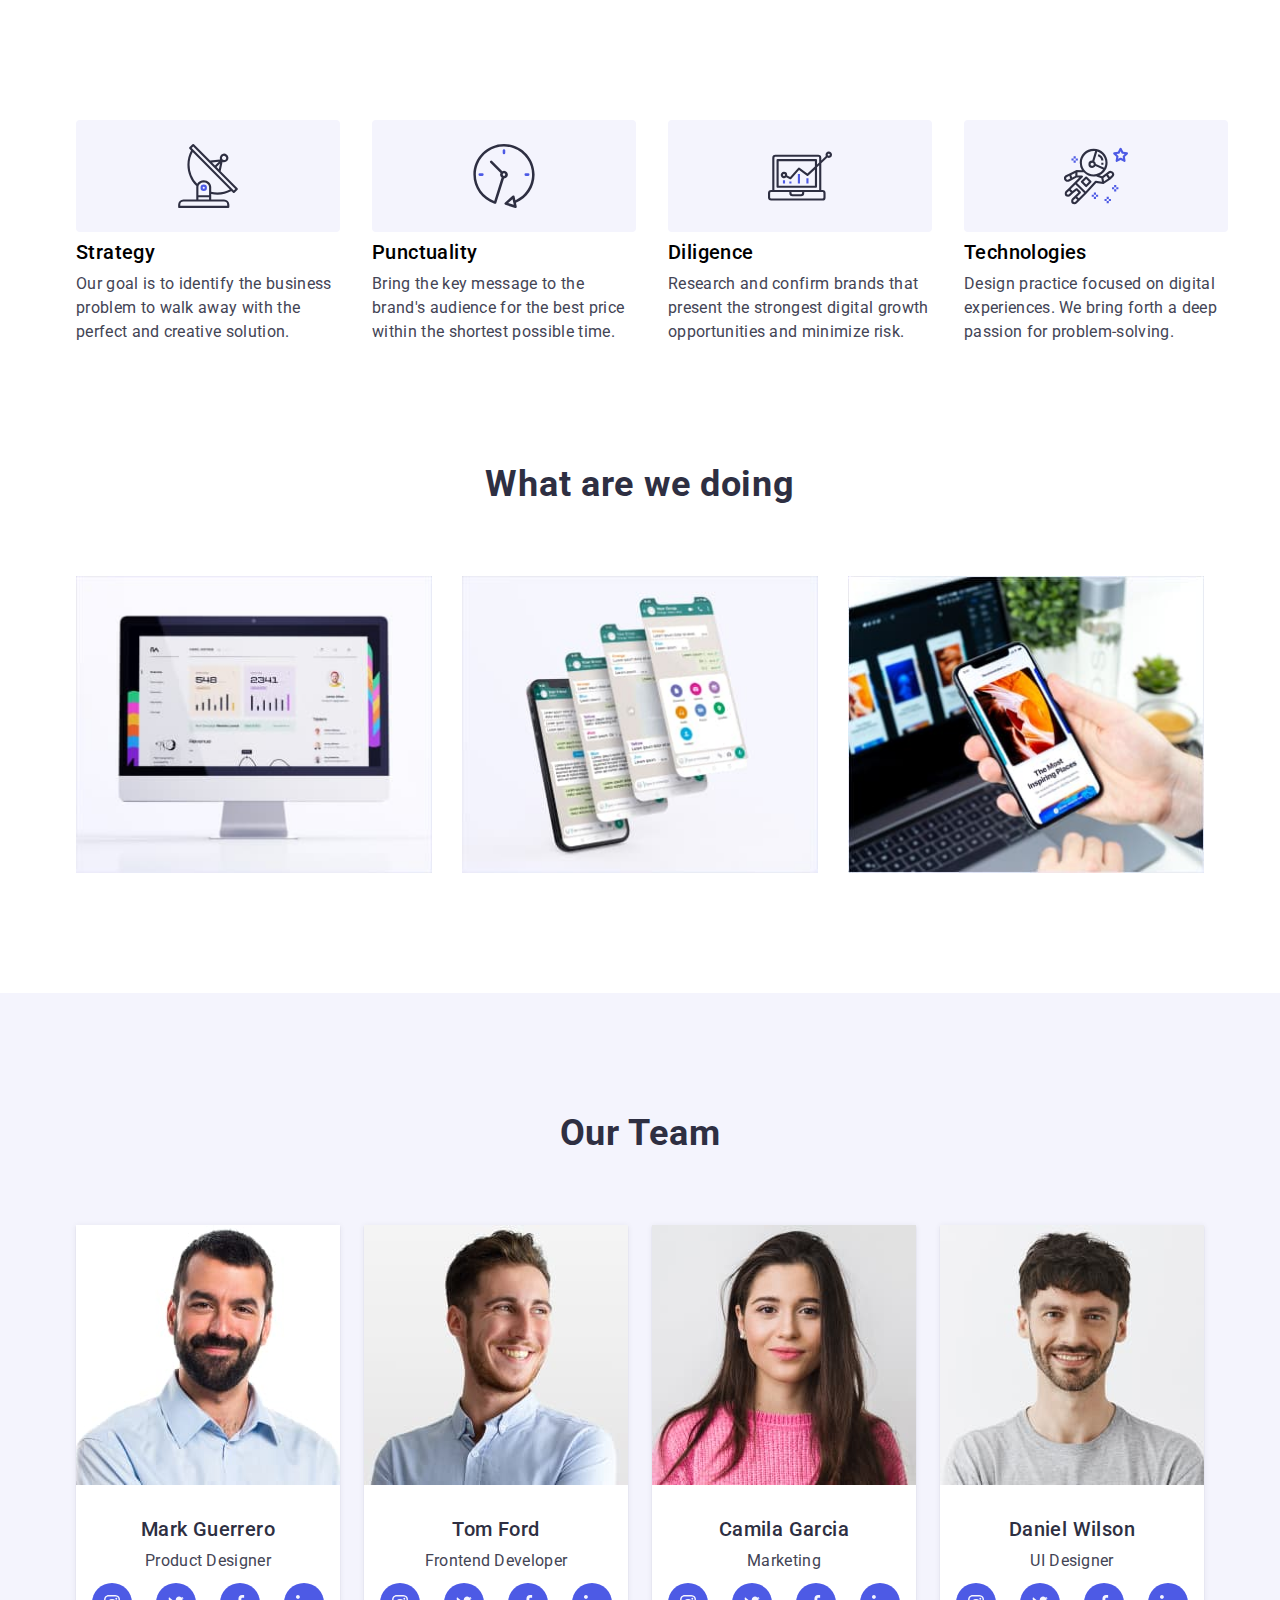
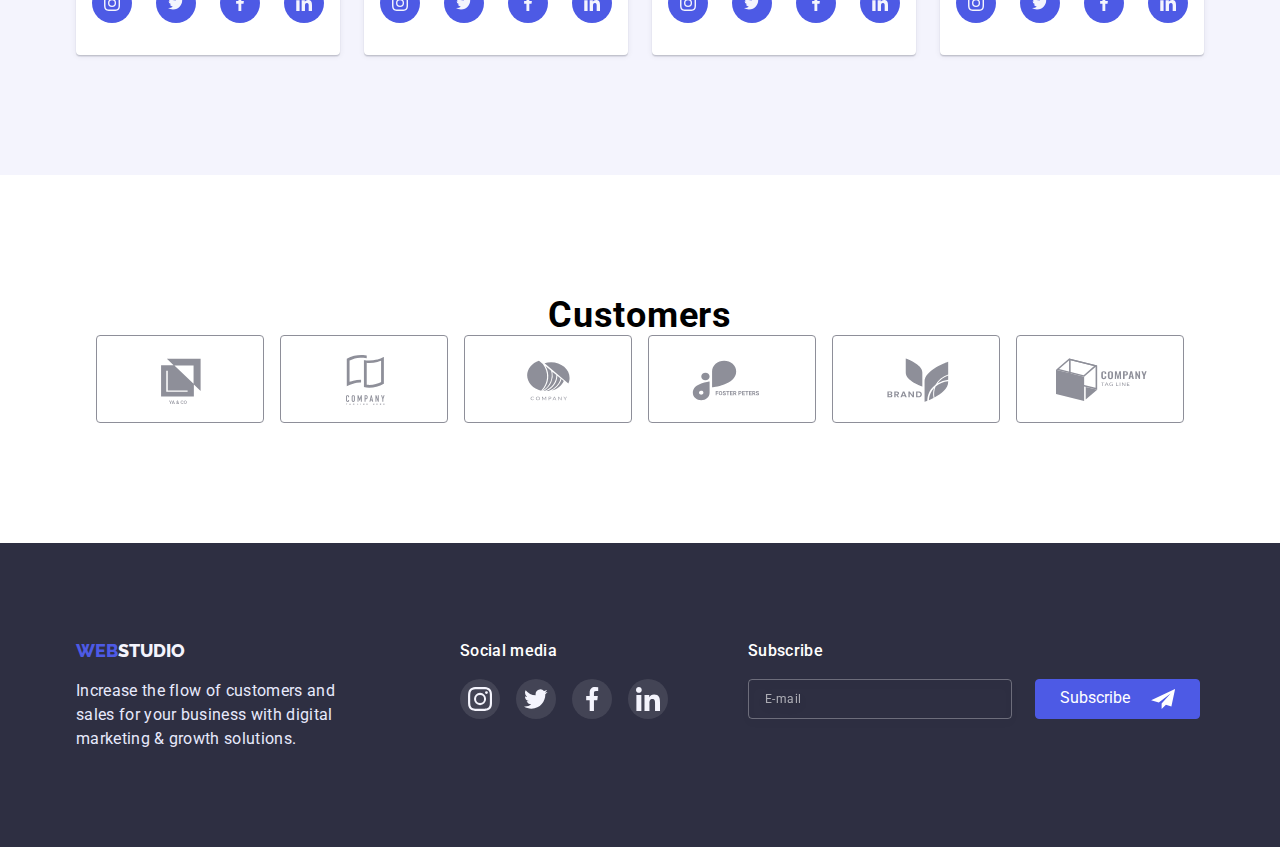
==== commit 0994bd91: "1" ====
--- a/index.html
+++ b/index.html
@@ -24,7 +24,7 @@
 </head>
 
 <body>
-    <header class="header">
+    <!-- <header class="header">
         <div class="container main-block">
             <nav class="main-nav">
                 <a href="#" class="logo1">Web<span class="logo2">Studio</span></a>
@@ -39,7 +39,7 @@
                 <li><a href="tel:+380961111111" class="phone">+11 (000) 111-11-11</a></li>
             </ul>
         </div>
-    </header>
+    </header> -->
     <main>
 
         <!-- <section class="hero-section">
--- a/css/mobile.css
+++ b/css/mobile.css
@@ -1,4 +1,4 @@
-@media screen and (min-width: 428px) {
+@media screen and (min-width: 480px) {
 
     .features-item {
         padding-left: 0px;
@@ -23,9 +23,9 @@
     .container-hero,
     .container-button,
     .container-comp {
-        width: 288px;
+        width: 396px;
 
-        margin: 0 auto;
+        margin: auto;
     }
 
     .container-footer {
@@ -44,8 +44,9 @@
     }
 
     .company-list {
+        margin-top: 72px;
 
-        margin: 0 auto;
+
 
         max-width: 396px;
 
--- a/css/desctop.css
+++ b/css/desctop.css
@@ -1,4 +1,4 @@
-@media screen and (min-width: 1440px) {
+@media screen and (min-width: 1200px) {
     .features {
         width: 1152px;
         display: flex;
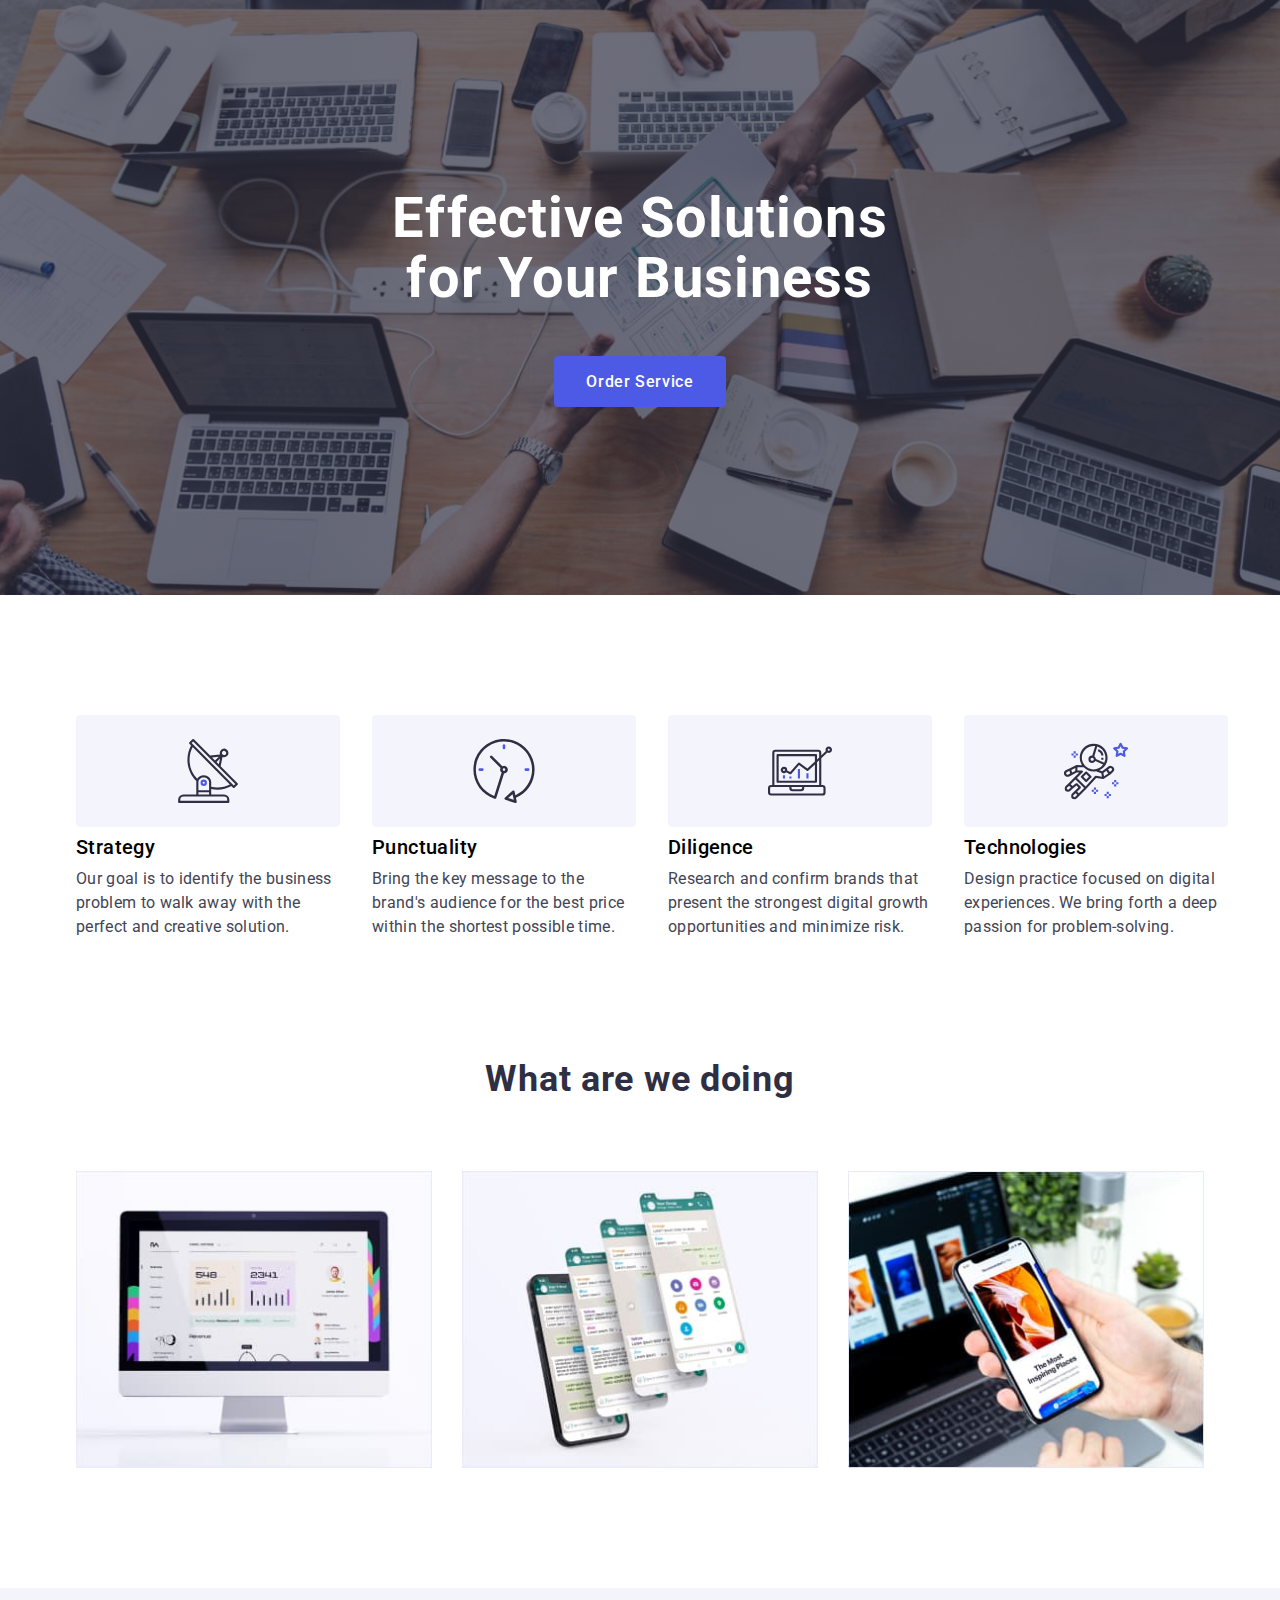
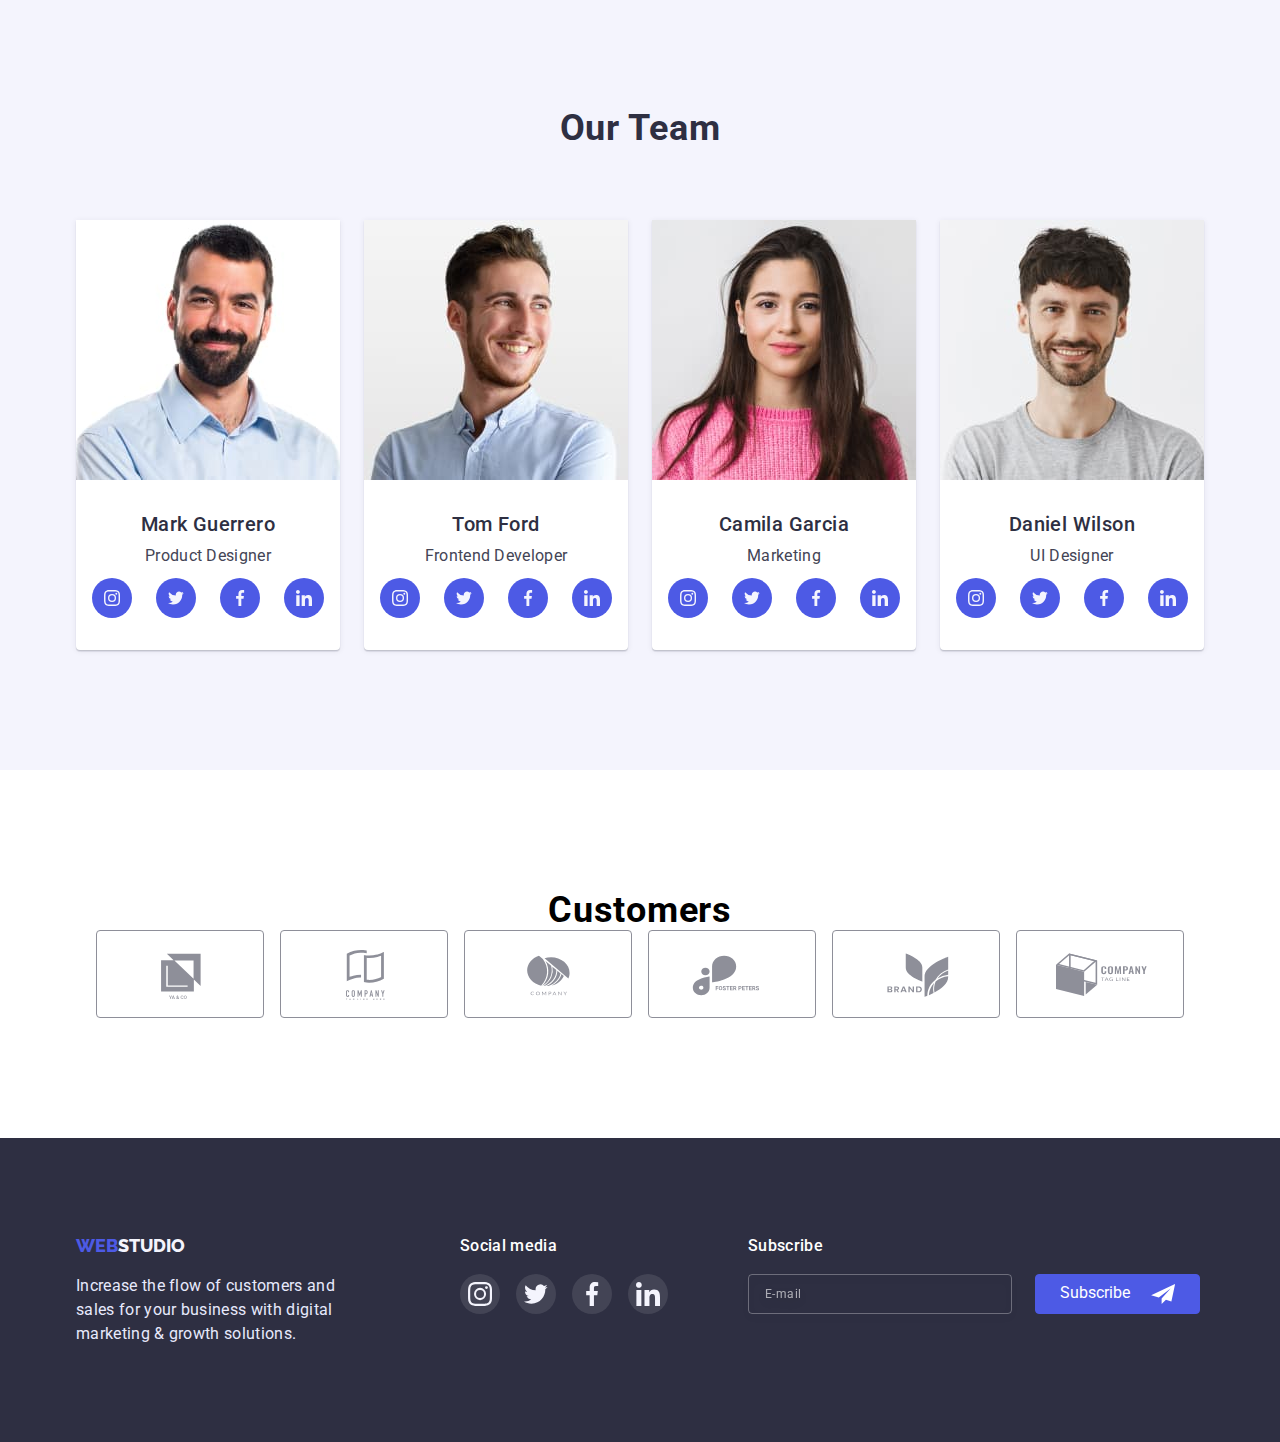
==== commit 3f82969b: "1" ====
--- a/index.html
+++ b/index.html
@@ -42,14 +42,14 @@
     </header> -->
     <main>
 
-        <!-- <section class="hero-section">
+        <section class="hero-section">
             <div class="container-hero">
                 <h1 class="hero">Effective Solutions<br>for Your Business</h1>
                 <a href="#" class="order-button" data-modal-open>
                     Order Service
                 </a>
             </div>
-        </section> -->
+        </section>
         <section class="section-features">
             <div class="container-mobile">
                 <h2 class="visually-hidden">Our features</h2>
@@ -381,7 +381,7 @@
 
         </div>
     </footer>
-    <!-- <div class="overlay is-hidden" data-modal>
+    <div class="overlay is-hidden" data-modal>
         <div class="modal ">
             <button type="button" class="close-botton" data-modal-close>
                 <svg class="close-icon">
@@ -436,7 +436,7 @@
             </form>
 
         </div>
-    </div> -->
+    </div>
     <script src="./JS/modal.js"></script>
 </body>
 
--- a/css/styles.css
+++ b/css/styles.css
@@ -19,7 +19,7 @@
 
 /* -------GENERAL------- */
 
-.container-hero,
+
 .container-footer,
 .container-button,
 .container-comp {
@@ -210,18 +210,22 @@
 }
 
 .container-project {
-    width: 1152px;
+    width: 320px;
     padding: 0px 12px;
     margin: 0 auto;
 }
 
 .body-nav {
-    justify-content: center;
+    justify-content: start;
     display: flex;
 
     margin-bottom: 72px;
-    display: flex;
-    gap: 24px;
+    column-gap: 16px;
+    row-gap: 24px;
+
+    flex-wrap: wrap;
+
+
 }
 
 .button {
@@ -262,26 +266,39 @@
 /* -----------MAIN-HERO-------------- */
 
 .hero-section {
-    max-width: 1440px;
+    max-width: 100%;
     background-image: linear-gradient(rgba(46, 47, 66, 0.7),
             rgba(46, 47, 66, 0.7)),
-        url(../images/people-office.jpg);
+        url(../images/mod-bg.jpg);
     background-repeat: no-repeat;
     background-size: cover;
     background-position: center;
-    padding: 192px 0px;
+    padding: 112px 0px;
     text-align: center;
     margin: 0 auto;
 }
 
+@media (min-device-pixel-ratio: 2),
+(min-resolution: 192dpi),
+(min-resolution: 2dppx) {
+    .hero-section {
+        background-image: linear-gradient(rgba(46, 47, 66, 0.7),
+                rgba(46, 47, 66, 0.7)), url(../images/mod-bg-2x.jpg);
+    }
+}
+
+.container-hero {}
+
 .hero {
-    margin-bottom: 48px;
+
+    margin-bottom: 72px;
     text-align: center;
 
-    font-style: normal;
-    font-weight: 500;
-    font-size: 56px;
-    line-height: 60px;
+    font-weight: 700;
+    font-size: 36px;
+    line-height: 40px;
+
+
 
     letter-spacing: 0.02em;
     color: #FFFFFF;
@@ -568,6 +585,7 @@
     flex-wrap: wrap;
     row-gap: 48px;
     column-gap: 24px;
+    padding-bottom: 48px;
 }
 
 .item-project {
@@ -860,6 +878,8 @@
 /* -----------OVERLAY-------------- */
 .overlay {
     padding-top: 88px;
+    padding-left: 10px;
+    padding-right: 10px;
     width: 100%;
     height: 100%;
     background-color: rgba(17, 19, 25, 0.5);
@@ -885,7 +905,7 @@
 
     padding: 24px;
     margin: auto;
-    width: 408px;
+    width: 100%;
     min-height: 576px;
     background-color: #FCFCFC;
 }
--- a/css/mobile.css
+++ b/css/mobile.css
@@ -60,6 +60,19 @@
     }
 
     /* -----------MAIN-PORTFOLIO-------------- */
+
+
+    .container-project {
+        width: 396px;
+        padding: 0px 12px;
+        margin: 0 auto;
+    }
+
+    .body-nav {
+        width: 263px;
+
+    }
+
     .list-project {
         padding-bottom: 48px;
     }
@@ -83,4 +96,14 @@
     .item-project {
         max-width: 396px;
     }
+
+    /* -----------OVERLAY-------------- */
+    .modal {
+        width: 392px;
+
+    }
+
+    .overlay {
+        padding-top: 96px;
+    }
 }--- a/css/tablet.css
+++ b/css/tablet.css
@@ -140,7 +140,57 @@
         margin-left: 23px;
     }
 
+    /* -----------MAIN-HERO-------------- */
+
+
+    .hero-section {
+        max-width: 100%;
+        background-image: linear-gradient(rgba(46, 47, 66, 0.7),
+                rgba(46, 47, 66, 0.7)),
+            url(../images/tab-bg.jpg);
+
+        padding: 112px 0px 108px;
+
+    }
+
+    @media (min-device-pixel-ratio: 2),
+    (min-resolution: 192dpi),
+    (min-resolution: 2dppx) {
+        .hero-section {
+            background-image: linear-gradient(rgba(46, 47, 66, 0.7),
+                    rgba(46, 47, 66, 0.7)), url(../images/tab-bg-2x.jpg);
+        }
+    }
+
+    .container-hero {}
+
+    .hero {
+
+        margin-bottom: 40px;
+        text-align: center;
+        font-weight: 700;
+        font-size: 56px;
+        line-height: 60px;
+
+
+        text-align: center;
+        letter-spacing: 0.02em color #FFFFFF;
+    }
+
     /* -----------MAIN-PORTFOLIO-------------- */
+
+    .body-nav {
+        width: 736px;
+        justify-content: center;
+
+    }
+
+    .container-project {
+        width: 736px;
+        padding: 0px 12px;
+        margin: 0 auto;
+    }
+
     .list-project {
         width: 736px;
         margin: 0 auto;
@@ -160,4 +210,10 @@
     .project-port {
         width: 356px;
     }
+
+    /* -----------OVERLAY-------------- */
+    .overlay {
+        padding-top: 96px;
+        display: inline-block;
+    }
 }--- a/css/desctop.css
+++ b/css/desctop.css
@@ -129,11 +129,57 @@
         color: #FFFFFF;
     }
 
+    /* -----------MAIN-HERO-------------- */
+
+
+    .hero-section {
+        max-width: 100%;
+        background-image: linear-gradient(rgba(46, 47, 66, 0.7),
+                rgba(46, 47, 66, 0.7)),
+            url(../images/people-office.jpg);
+
+        padding: 188px 0px;
+
+    }
+
+    @media (min-device-pixel-ratio: 2),
+    (min-resolution: 192dpi),
+    (min-resolution: 2dppx) {
+        .hero-section {
+            background-image: linear-gradient(rgba(46, 47, 66, 0.7),
+                    rgba(46, 47, 66, 0.7)), url(../images/des-bg-2x.jpg);
+        }
+    }
+
+    .container-hero {}
+
+    .hero {
+        margin-bottom: 48px;
+    }
+
     /* -----------MAIN-PORTFOLIO-------------- */
+
+    .body-nav {
+        width: 100%;
+        justify-content: center;
+
+    }
+
+    .container-project {
+        width: 100%;
+        padding: 0px 12px;
+        margin: 0 auto;
+    }
 
     .list-project {
         width: 1128px;
         justify-content: center;
         padding-bottom: 120px;
     }
+
+    /* -----------OVERLAY-------------- */
+    .overlay {
+        padding-top: 88px;
+        display: inline-block;
+    }
 }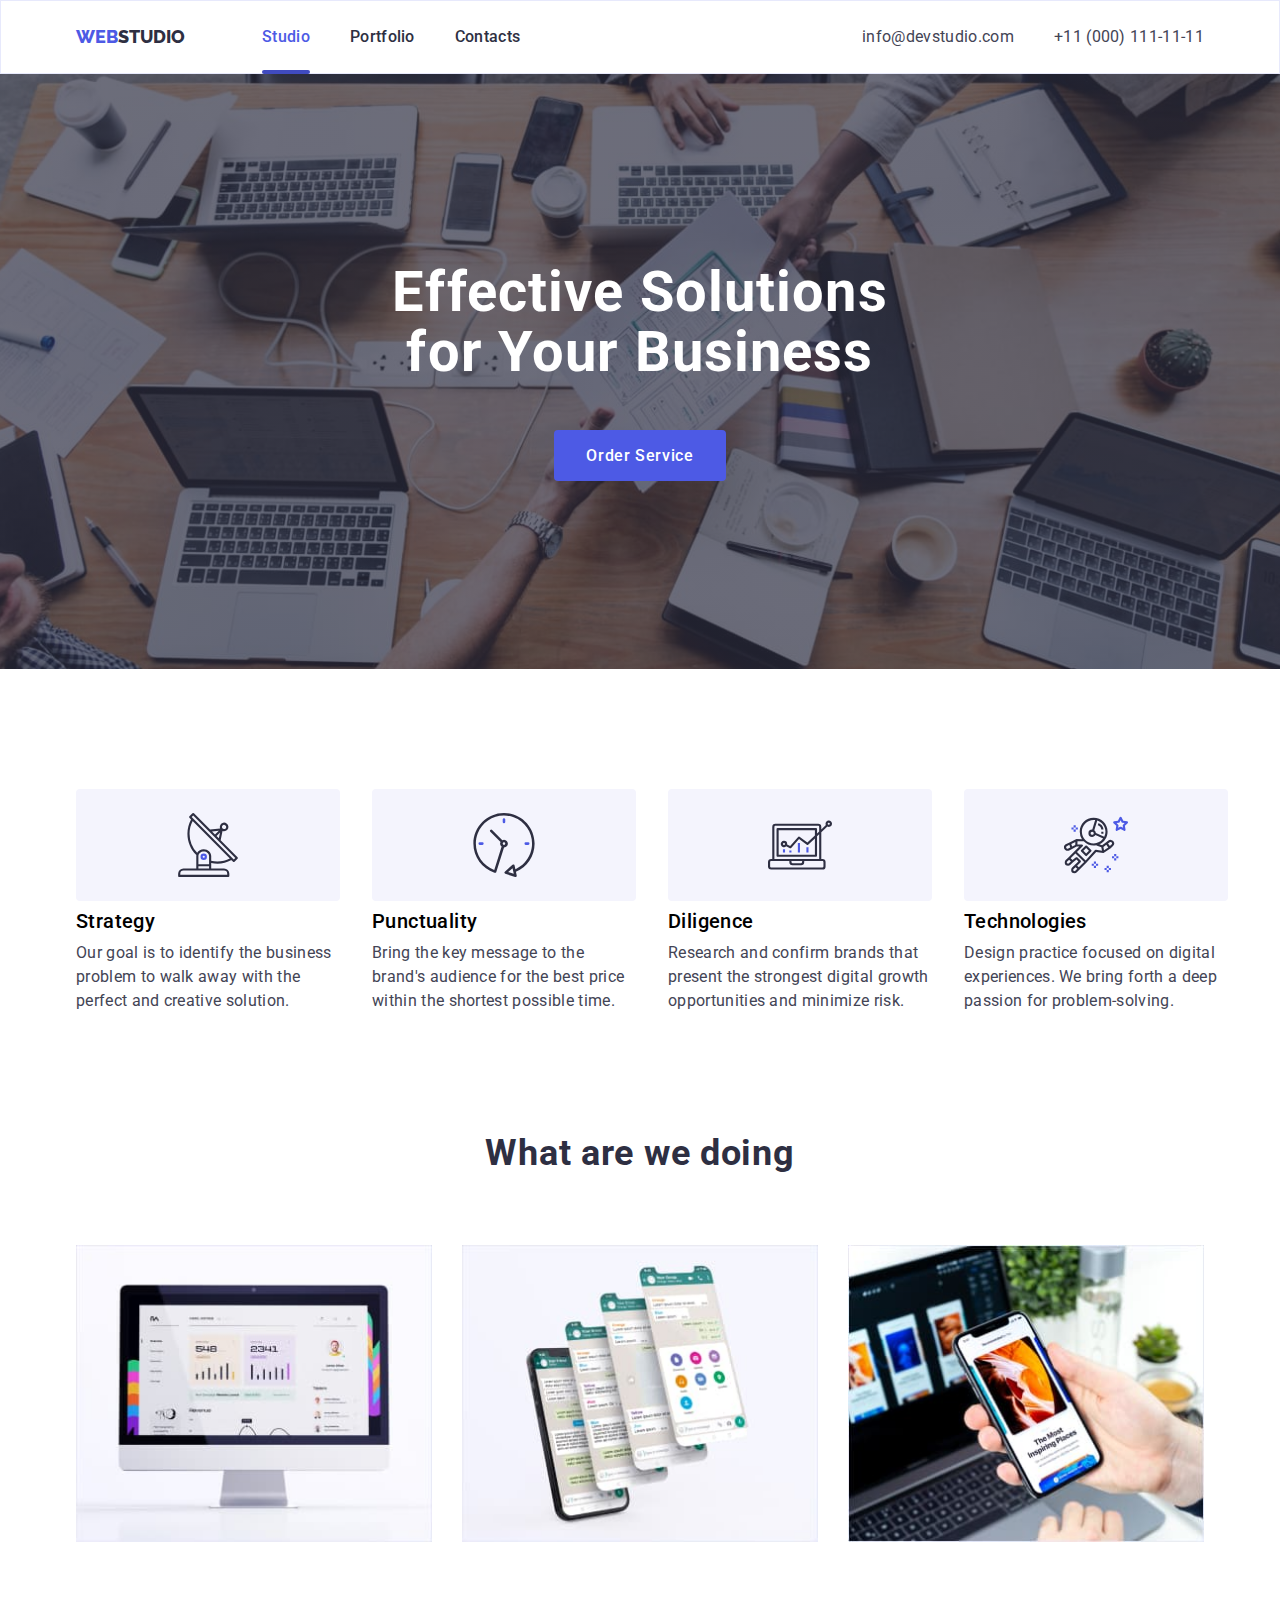
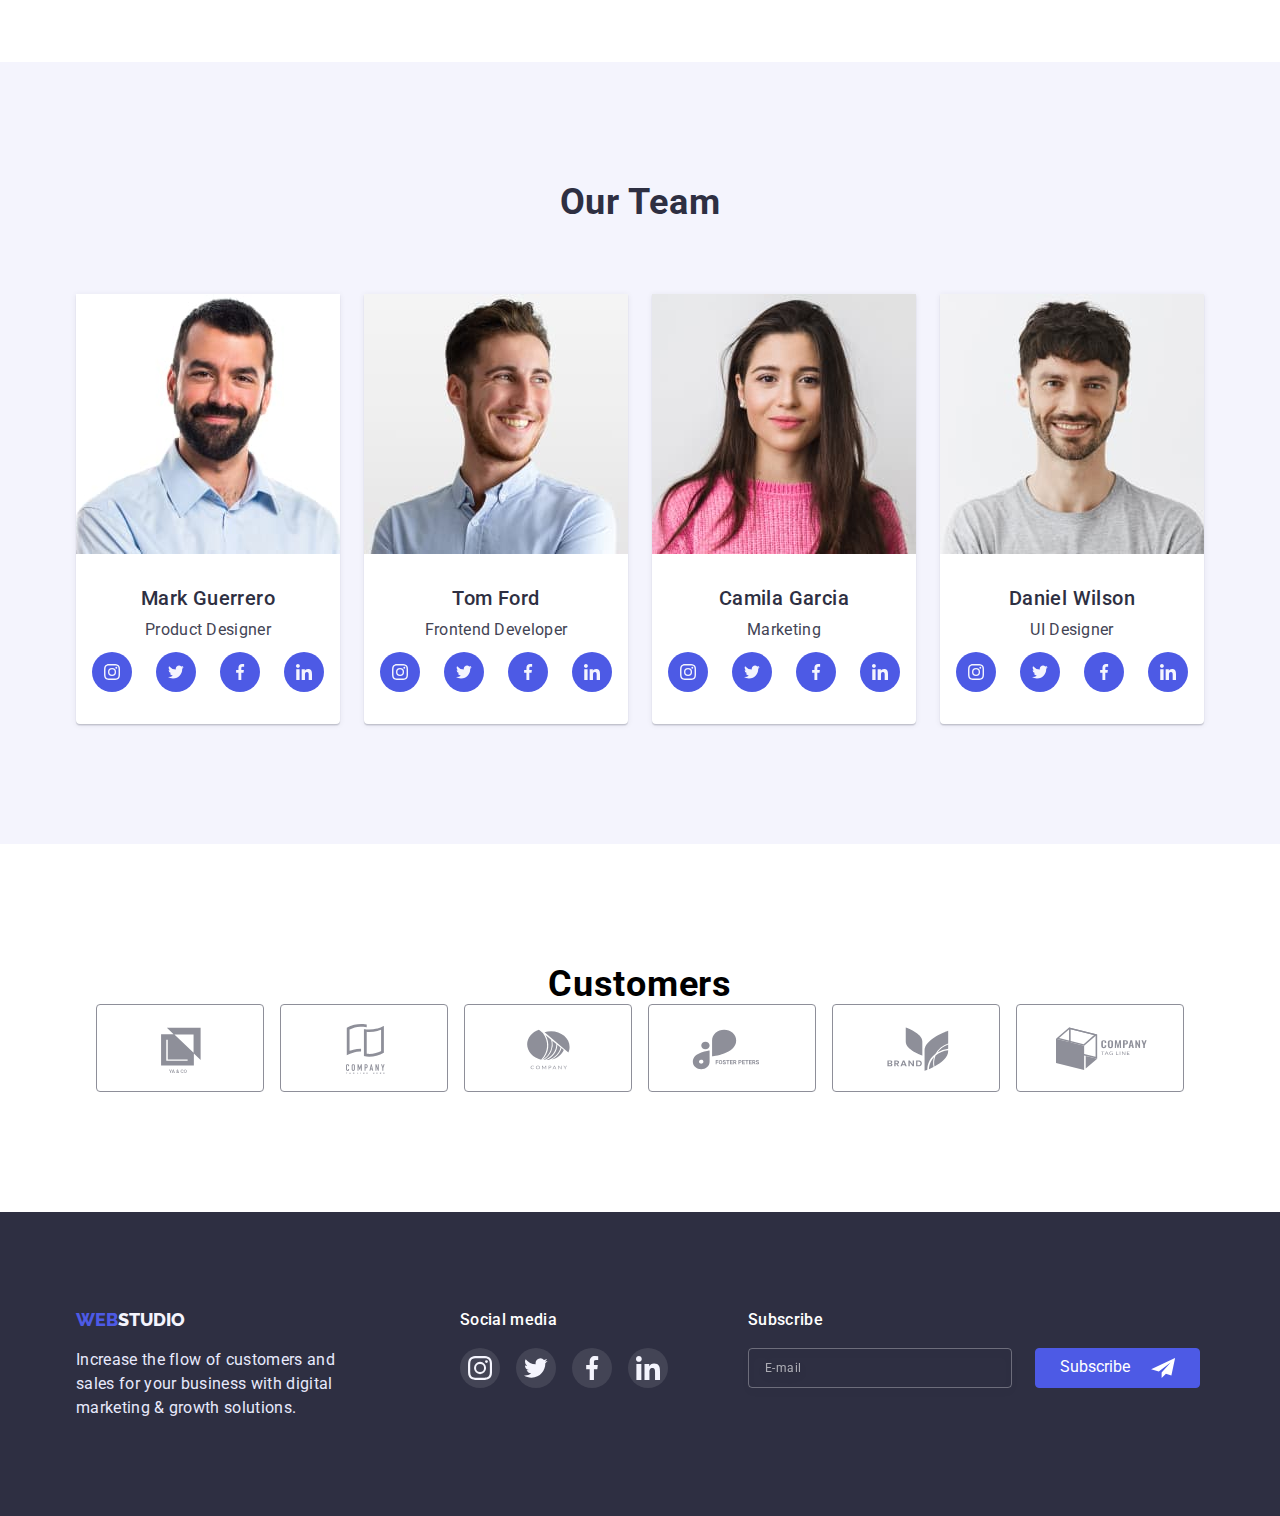
==== commit fdb45cb2: "1" ====
--- a/index.html
+++ b/index.html
@@ -24,7 +24,7 @@
 </head>
 
 <body>
-    <!-- <header class="header">
+    <header class="header">
         <div class="container main-block">
             <nav class="main-nav">
                 <a href="#" class="logo1">Web<span class="logo2">Studio</span></a>
@@ -39,7 +39,7 @@
                 <li><a href="tel:+380961111111" class="phone">+11 (000) 111-11-11</a></li>
             </ul>
         </div>
-    </header> -->
+    </header>
     <main>
 
         <section class="hero-section">
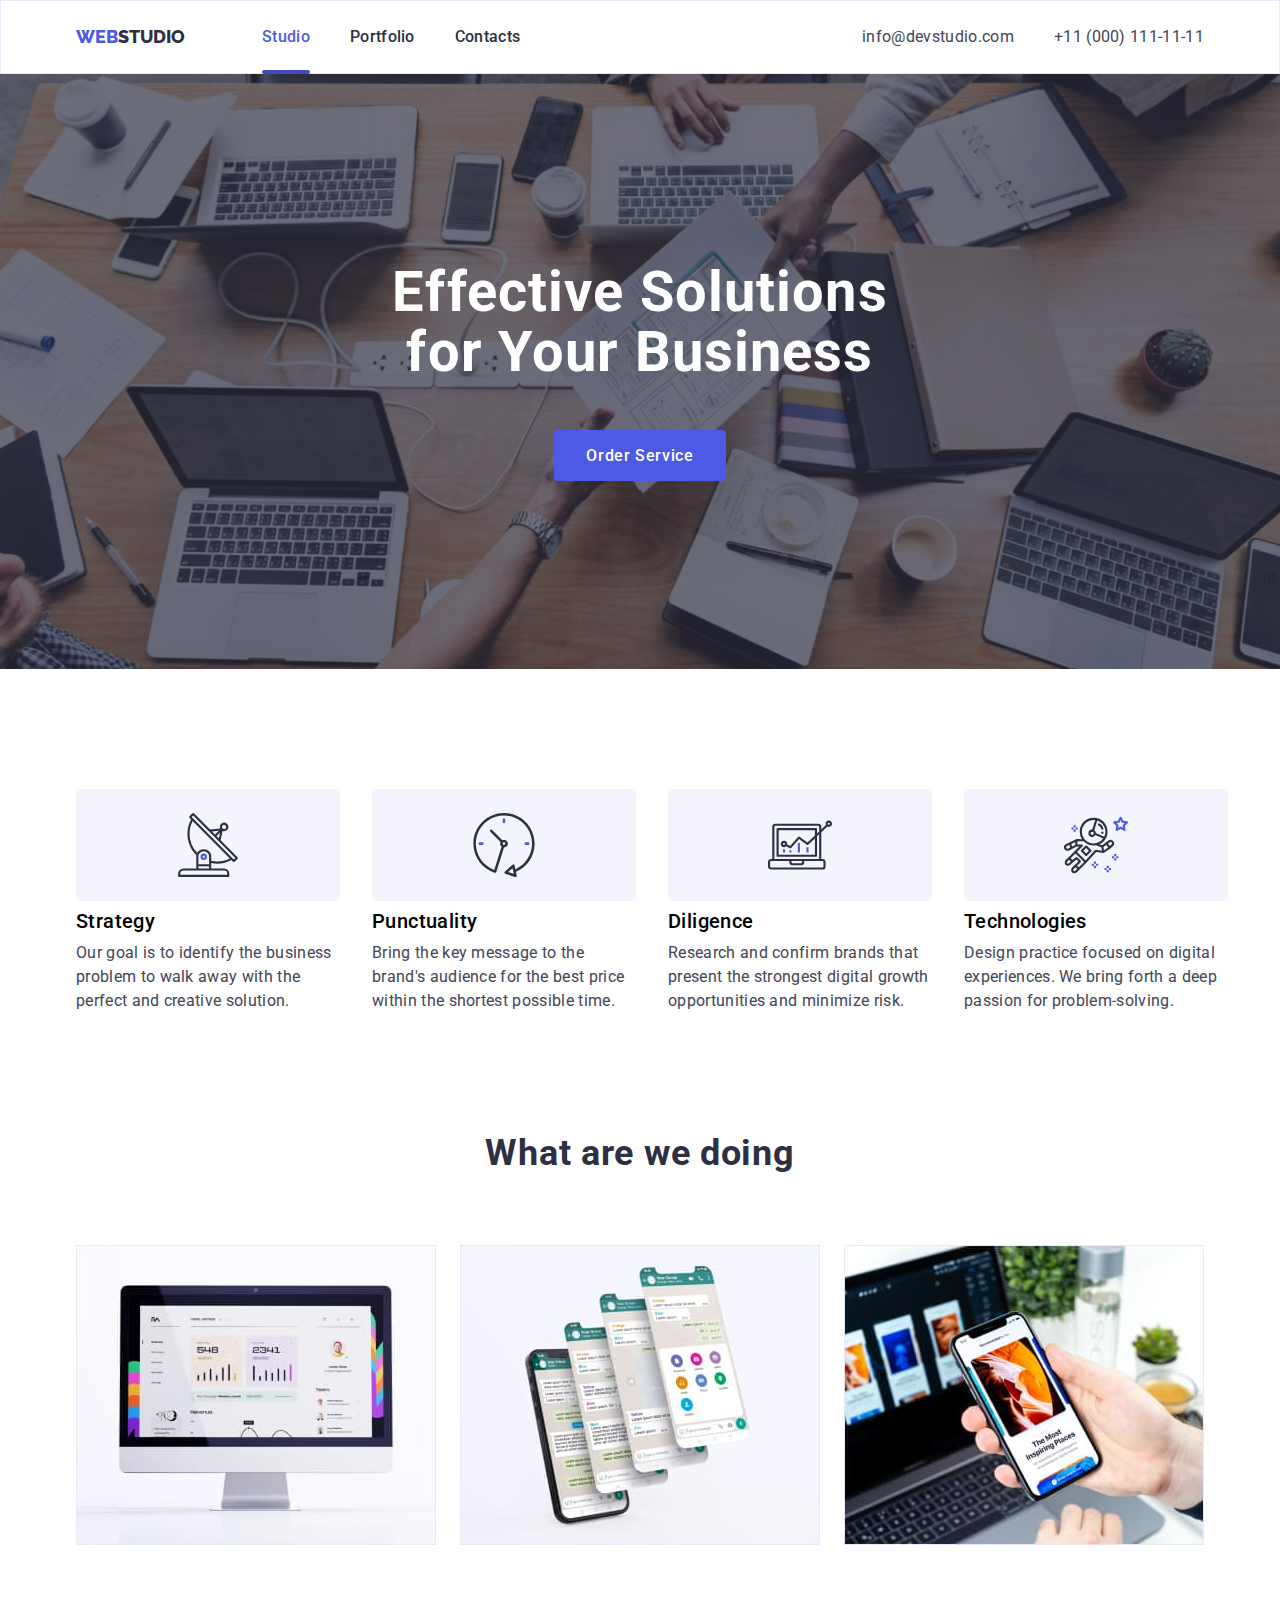
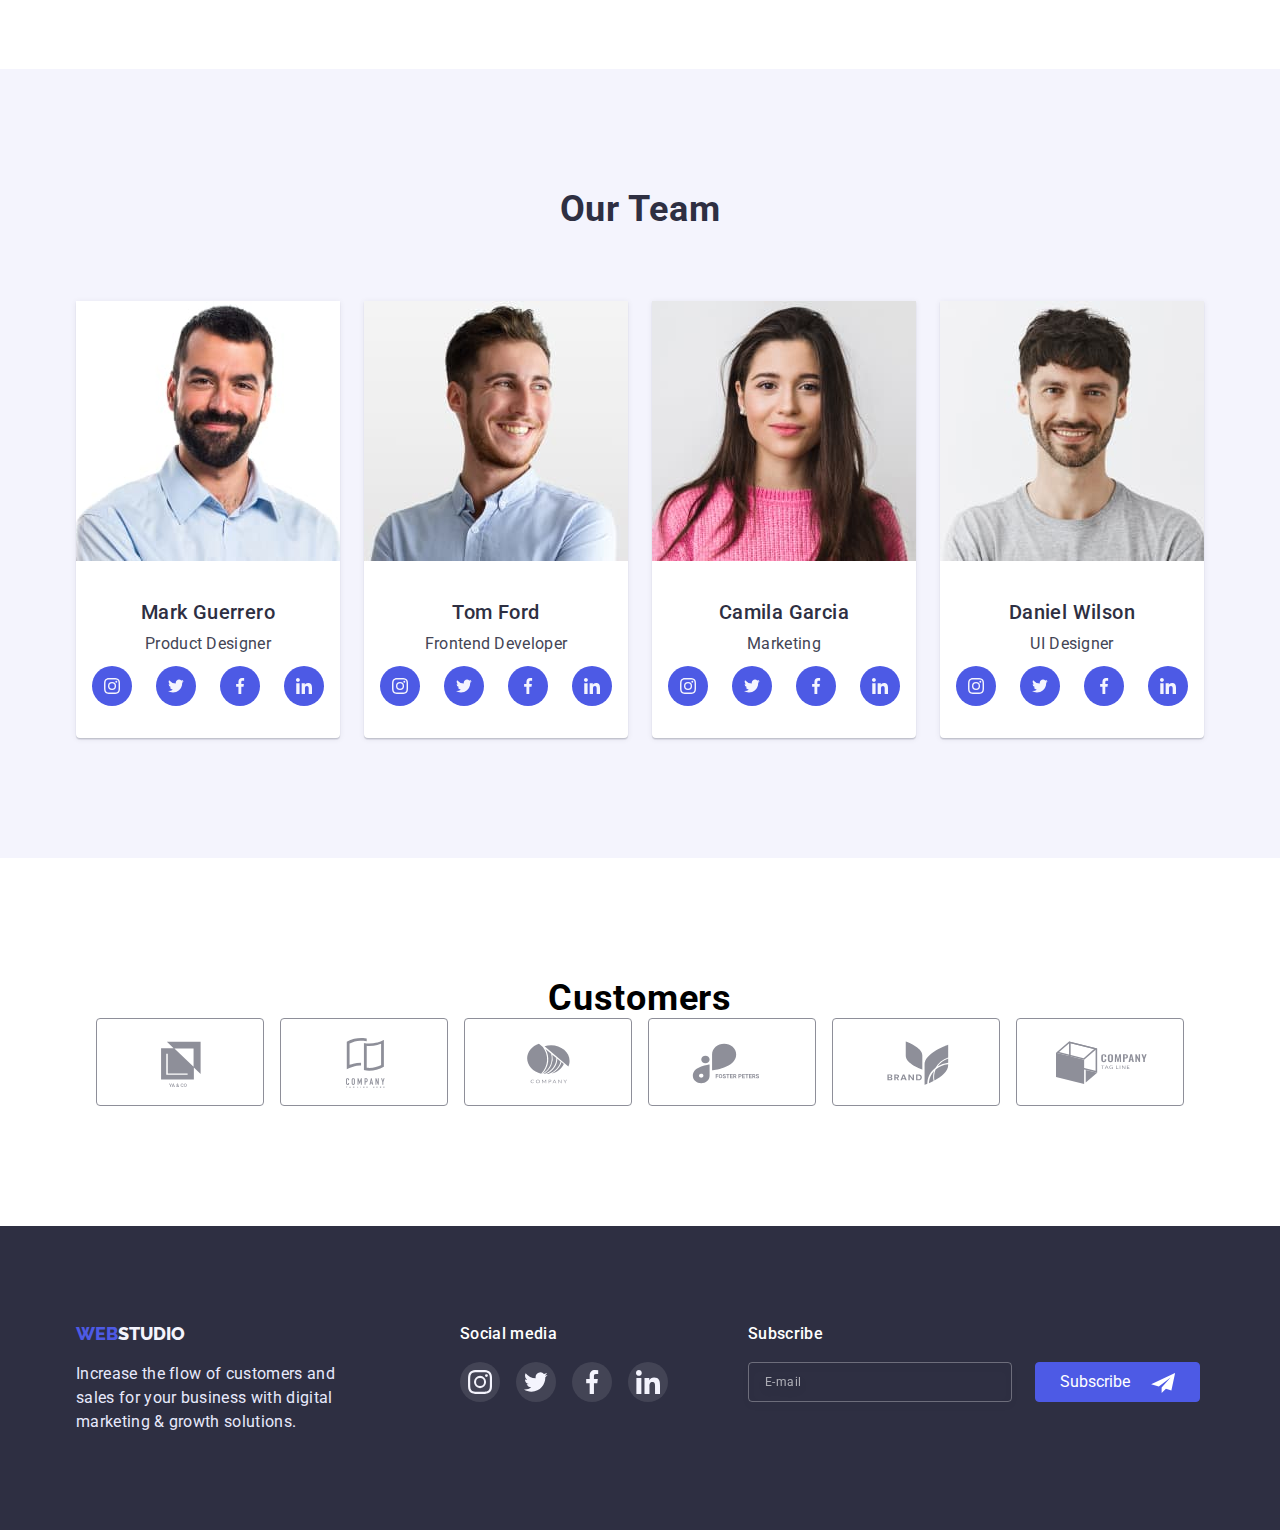
==== commit bd5a7eab: "1" ====
--- a/index.html
+++ b/index.html
@@ -115,10 +115,10 @@
             <div class="container">
                 <h2 class="sub-hero">What are we doing</h2>
                 <ul class="description-list">
-                    <li><img src="./images/IMAC.jpg" alt="IMAC" width="360" class="img"></li>
-                    <li><img src="./images/mod-dev.jpg" alt="Mobile development" width="360" class="img">
-                    </li>
-                    <li><img src="./images/testing.jpg" alt="Testing program softwear" width="360" class="img">
+                    <li><img src="./images/IMAC.jpg" alt="IMAC" width="360" class="img-idex"></li>
+                    <li><img src="./images/mod-dev.jpg" alt="Mobile development" width="360" class="img-idex">
+                    </li>
+                    <li><img src="./images/testing.jpg" alt="Testing program softwear" width="360" class="img-idex">
                     </li>
                 </ul>
             </div>
@@ -129,7 +129,7 @@
                 <h2 class="sub-hero">Our Team</h2>
                 <ul class="description-list">
                     <li class="project"><img src="./images/Mark-Guerrero.jpg" alt="Mark Guerrero" width="264"
-                            class="img">
+                            class="img-idex">
                         <div class="review">
                             <h3>Mark Guerrero</h3>
                             <p class="sub-info">Product Designer</p>
@@ -165,7 +165,8 @@
                         </div>
                     </li>
 
-                    <li class="project"><img src="./images/Tom-Ford.jpg" alt="Mark Guerrero" width="264" class="img">
+                    <li class="project"><img src="./images/Tom-Ford.jpg" alt="Mark Guerrero" width="264"
+                            class="img-idex">
                         <div class="review">
                             <h3>Tom Ford
                             </h3>
@@ -203,7 +204,7 @@
                     </li>
 
                     <li class="project"><img src="./images/Camila-Garcia.jpg" alt="Camila Garcia" width="264"
-                            class="img">
+                            class="img-idex">
                         <div class="review">
                             <h3>Camila Garcia</h3>
                             <p class="sub-info">Marketing</p>
@@ -240,7 +241,7 @@
                     </li>
 
                     <li class="project"><img src="./images/Daniel-Wilson.jpg" alt="Daniel Wilson" width="264"
-                            class="img">
+                            class="img-idex">
                         <div class="review">
                             <h3>Daniel Wilson</h3>
                             <p class="sub-info">UI Designer</p>
--- a/css/styles.css
+++ b/css/styles.css
@@ -210,7 +210,7 @@
 }
 
 .container-project {
-    width: 320px;
+    max-width: 342px;
     padding: 0px 12px;
     margin: 0 auto;
 }
@@ -630,7 +630,7 @@
 }
 
 .project-top-text {
-    max-width: 360px;
+    max-width: 396px;
     height: 100%;
     position: absolute;
     top: 0;
--- a/css/mobile.css
+++ b/css/mobile.css
@@ -63,7 +63,7 @@
 
 
     .container-project {
-        width: 396px;
+        max-width: 420px;
         padding: 0px 12px;
         margin: 0 auto;
     }
--- a/css/tablet.css
+++ b/css/tablet.css
@@ -186,8 +186,8 @@
     }
 
     .container-project {
-        width: 736px;
-        padding: 0px 12px;
+        max-width: 736px;
+        padding: 0px 0px;
         margin: 0 auto;
     }
 
@@ -210,6 +210,20 @@
     .project-port {
         width: 356px;
     }
+
+    .item-project {
+        max-width: 356px;
+    }
+
+    .project-block-top-text {
+        max-width: 356px;
+    }
+
+    .review-prot {
+        max-width: 356px;
+    }
+
+
 
     /* -----------OVERLAY-------------- */
     .overlay {
--- a/css/desctop.css
+++ b/css/desctop.css
@@ -166,8 +166,8 @@
     }
 
     .container-project {
-        width: 100%;
-        padding: 0px 12px;
+        max-width: 1128px;
+        padding: 0px 0px;
         margin: 0 auto;
     }
 
@@ -175,6 +175,27 @@
         width: 1128px;
         justify-content: center;
         padding-bottom: 120px;
+
+    }
+
+    .img {
+        max-width: 3px60;
+    }
+
+    .project-port {
+        width: 360px;
+    }
+
+    .item-project {
+        max-width: 360px;
+    }
+
+    .project-block-top-text {
+        max-width: 360px;
+    }
+
+    .review-prot {
+        max-width: 360px;
     }
 
     /* -----------OVERLAY-------------- */
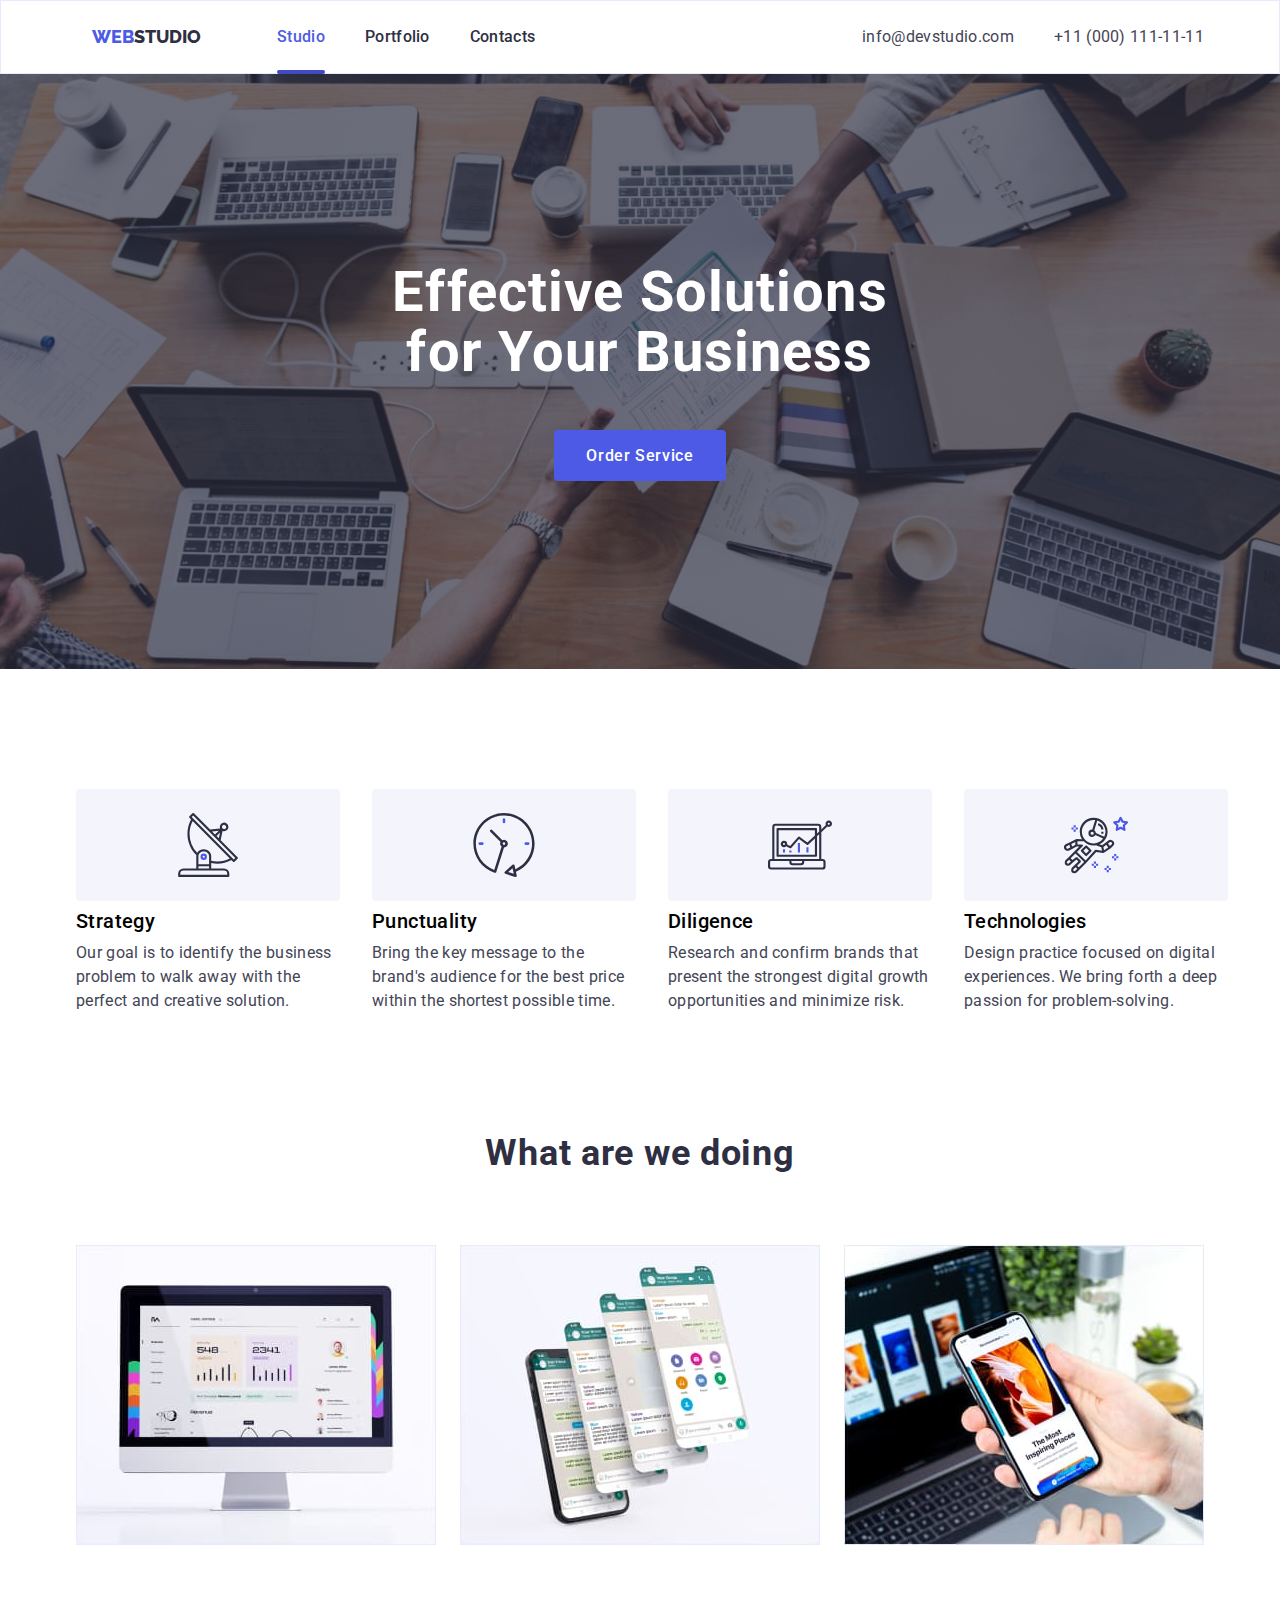
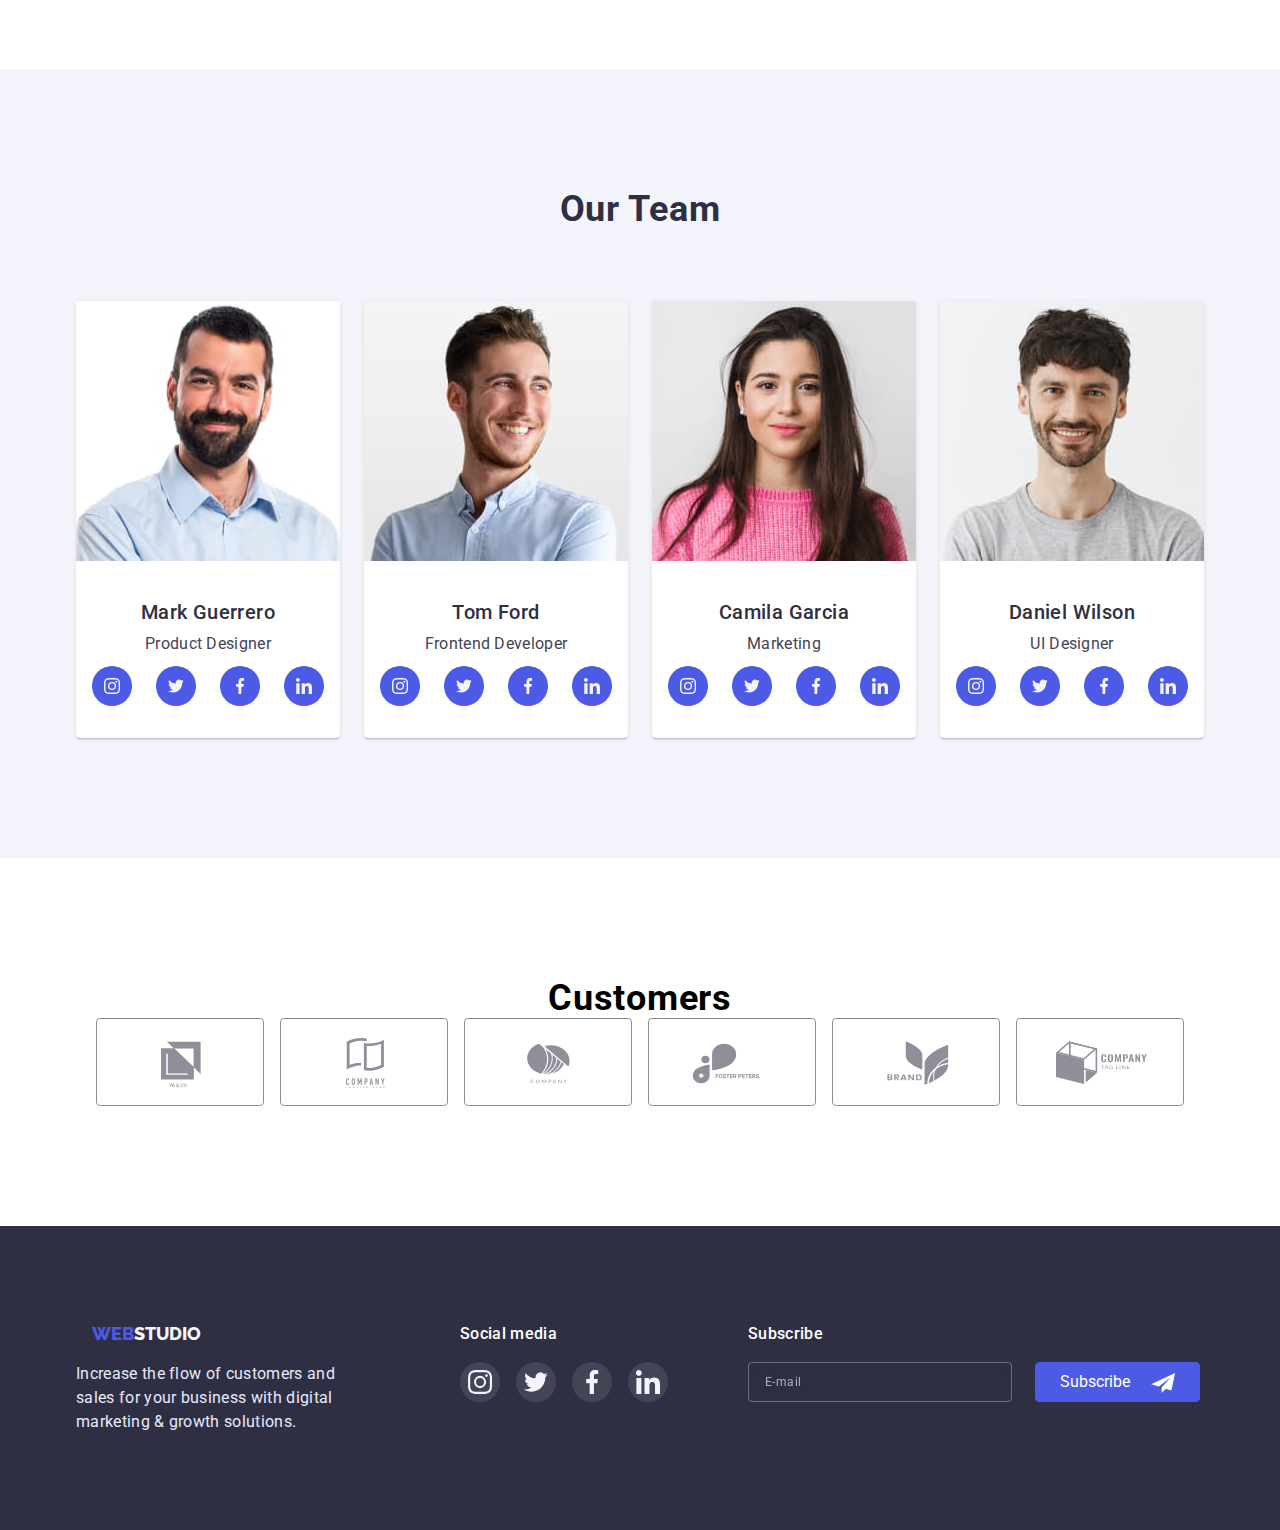
==== commit 6a970382: "1" ====
--- a/index.html
+++ b/index.html
@@ -25,6 +25,59 @@
 
 <body>
     <header class="header">
+
+        <div class="mob-menu is-hidden-mob" data-menu>
+            <div class="container-mob">
+                <div class="part-1"><button type="button" class="close-botton-mob ">
+                        <svg class="close-icon" data-menu-close>
+                            <use href="./images/icons.svg#icon-close"></use>
+                        </svg></button>
+                    <ul class="mob-menu-nav">
+                        <li><a href="" class="link-mob active-mob">Studio</a></li>
+                        <li><a href="./portfolio.html" class="link-mob ">Portfolio</a></li>
+                        <li><a href="" class="link-mob ">Contacts</a></li>
+                    </ul>
+                </div>
+                <div class="part-2">
+                    <ul class="mob-menu-contact">
+                        <li><a href="tel:+380961111111" class="phone-mob">+11 (000) 111-11-11</a></li>
+                        <li><a href="mailto:info@devstudio.com" class="mail-mob">info@devstudio.com</a></li>
+
+                    </ul>
+                    <ul class="soc-list-mob">
+                        <li class="soc-items-mob"><a href="" class="soc-link-mob">
+                                <svg class="soc-icon-mob" width="24" height="24">
+                                    <use href="./images/icons.svg#icon-instagram"></use>
+                                </svg>
+                            </a>
+                        </li>
+
+                        <li class="soc-items-mob"><a href="" class="soc-link-mob">
+                                <svg class="soc-icon-mob" width="24" height="24">
+                                    <use href="./images/icons.svg#icon-Twiter"></use>
+                                </svg>
+                            </a>
+                        </li>
+
+                        <li class="soc-items-mob"><a href="" class="soc-link-mob">
+                                <svg class="soc-icon-mob" width="24" height="24">
+                                    <use href="./images/icons.svg#icon-facebook"></use>
+                                </svg>
+                            </a>
+                        </li>
+
+                        <li class="soc-items-mob"><a href="" class="soc-link-mob">
+                                <svg class="soc-icon-mob" width="24" height="24">
+                                    <use href="./images/icons.svg#icon-linkedin"></use>
+                                </svg>
+                            </a>
+                        </li>
+                    </ul>
+                </div>
+
+            </div>
+
+        </div>
         <div class="container main-block">
             <nav class="main-nav">
                 <a href="#" class="logo1">Web<span class="logo2">Studio</span></a>
@@ -38,7 +91,13 @@
                 <li><a href="mailto:info@devstudio.com" class="mail">info@devstudio.com</a></li>
                 <li><a href="tel:+380961111111" class="phone">+11 (000) 111-11-11</a></li>
             </ul>
+            <button type="button" class="menu-mob" data-menu-open>
+                <svg class="menu-mob-icon" wifth="32px" height="22px">
+                    <use href="./images/icons.svg#icon-menu-mob"></use>
+                </svg>
+            </button>
         </div>
+
     </header>
     <main>
 
@@ -439,6 +498,7 @@
         </div>
     </div>
     <script src="./JS/modal.js"></script>
+    <script src="./JS/menu.js"></script>
 </body>
 
 
--- a/css/styles.css
+++ b/css/styles.css
@@ -19,6 +19,18 @@
 
 /* -------GENERAL------- */
 
+.is-hidden {
+    opacity: 0;
+    visibility: hidden;
+    pointer-events: none;
+}
+
+
+
+
+.no-scrol {
+    overflow: hidden;
+}
 
 .container-footer,
 .container-button,
@@ -69,18 +81,28 @@
     justify-content: space-between;
 }
 
+.container.main-block {
+    width: 100%;
+
+}
+
 .header {
     box-shadow: 0px 2px 1px rgba(46, 47, 66, 0.08), 0px 1px 1px rgba(46, 47, 66, 0.16), 0px 1px 6px rgba(46, 47, 66, 0.08);
     border: 1px solid #E7E9FC;
 }
 
+
 .main-nav {
     display: flex;
     align-items: center;
 
 }
 
+
+
 .logo1 {
+    margin-left: 16px;
+    padding: 24px 0px;
     text-decoration: none;
     font-family: "Raleway";
     font-style: normal;
@@ -100,13 +122,15 @@
 }
 
 .second-nav {
-    display: flex;
-    gap: 40px;
+    display: none;
+    flex-direction: column;
+    gap: 4px;
+    justify-content: end;
+    padding-bottom: 10px;
 }
 
 .menu-nav {
-    margin-left: 77px;
-    display: flex;
+    display: none;
     gap: 40px;
 }
 
@@ -135,6 +159,8 @@
 .link:hover {
     color: var(--color-brend);
 }
+
+
 
 .header-bar {
     position: relative;
@@ -183,11 +209,14 @@
 .mail,
 .phone {
     display: block;
-    padding: 24px 0px;
-    font-style: normal;
+    padding: 0px 0px;
+    font-style: normal;
+
     font-weight: 400;
-    font-size: 16px;
-    line-height: 24px;
+    font-size: 12px;
+    line-height: 16px;
+
+    letter-spacing: 0.04em;
 
     transition-property: color;
     transition-duration: 250ms;
@@ -202,10 +231,25 @@
     color: var(--color-extrainfo);
 }
 
+.menu-mob-icon {
+    width: 32px;
+    stroke: #2E2F42;
+}
+
+.menu-mob {
+    width: 56px;
+    color: transparent;
+    background-color: transparent;
+    border: none;
+}
+
+
+
 /* -----------MAIN-------------- */
 
 .main-section-port {
-    padding-top: 96px;
+    margin-top: 48px;
+    padding-bottom: 48px;
 
 }
 
@@ -219,7 +263,8 @@
     justify-content: start;
     display: flex;
 
-    margin-bottom: 72px;
+
+    margin-bottom: 48px;
     column-gap: 16px;
     row-gap: 24px;
 
@@ -585,7 +630,7 @@
     flex-wrap: wrap;
     row-gap: 48px;
     column-gap: 24px;
-    padding-bottom: 48px;
+    padding-bottom: 0px;
 }
 
 .item-project {
@@ -875,6 +920,205 @@
 }
 
 /* ------------------------------------------------------------ */
+/* ----------MOB-OVERLAY---------------- */
+
+.container-mob {
+
+
+    display: flex;
+    height: 100%;
+    width: 100%;
+    justify-content: space-between;
+    flex-direction: column;
+    overflow: auto;
+}
+
+.is-hidden-mob {
+    transform: translateX(+100%);
+}
+
+.mob-menu {
+    display: flex;
+    justify-content: center;
+
+    z-index: 3;
+    padding: 40px;
+
+
+    position: fixed;
+
+    background-color: #fff;
+
+    ;
+    width: 100vw;
+    height: 100%;
+    ;
+
+    transition-property: transform;
+    transition-duration: 300ms;
+    transition-timing-function: cubic-bezier(0.6, 0.04, 0.98, 0.335);
+    transition-delay: 0ms;
+}
+
+.mob-menu-nav {
+
+    display: flex;
+    flex-direction: column;
+
+    gap: 40px;
+
+
+    list-style: none;
+    font-family: 'Roboto';
+    font-style: normal;
+    font-weight: 700;
+    font-size: 36px;
+    line-height: 40px;
+
+    letter-spacing: 0.02em;
+
+
+    color: #2E2F42;
+
+}
+
+.mob-menu-nav>li {
+    text-decoration: none;
+}
+
+.mob-menu-contact {
+    list-style: none;
+
+
+}
+
+.link-mob {
+    font-family: 'Roboto';
+    font-style: normal;
+    font-weight: 700;
+    font-size: 36px;
+    line-height: 40px;
+
+    letter-spacing: 0.02em;
+
+
+    color: #2E2F42;
+    text-decoration: none;
+}
+
+.link-mob:hover,
+.link-mob:focus {
+    color: var(--color-brend);
+}
+
+.active-mob {
+    color: var(--color-brend);
+}
+
+.mail-mob {
+    text-decoration: none;
+    font-family: 'Roboto';
+    font-style: normal;
+    font-weight: 500;
+    font-size: 20px;
+    line-height: 24px;
+
+
+    letter-spacing: 0.02em;
+
+
+    color: #434455;
+
+
+
+}
+
+.phone-mob {
+    margin-top: 50px;
+    margin-bottom: 40px;
+    text-decoration: none;
+    display: block;
+    font-family: 'Roboto';
+    font-style: normal;
+    font-weight: 600;
+    font-size: 36px;
+    line-height: 40px;
+
+
+    text-transform: capitalize;
+
+
+    color: #4D5AE5;
+}
+
+
+.soc-list-mob {
+
+    margin-top: 48px;
+    display: flex;
+    justify-content: space-between;
+    list-style: none;
+}
+
+.soc-items-mob {
+    width: 40px;
+    height: 40px;
+}
+
+.soc-link-mob {
+    display: flex;
+    align-items: center;
+    justify-content: center;
+    width: 100%;
+    height: 100%;
+    background-color: var(--color-brend);
+    border-radius: 100%;
+    transition-property: background-color;
+    transition-duration: 250ms;
+    transition-timing-function: cubic-bezier(0.4,
+            0,
+            0.2,
+            1);
+    transition-delay: 0ms;
+}
+
+
+.soc-icon-mob {
+    fill: var(--color-second-white)
+}
+
+.soc-link-mob:hover,
+.soc-link-mob:focus {
+
+    background-color: #404BBF;
+}
+
+
+.close-icon {
+    display: flex;
+    justify-content: center;
+    margin: auto;
+    width: 8px;
+    height: 8px;
+}
+
+.close-botton-mob {
+    display: block;
+    margin-left: auto;
+    cursor: pointer;
+    width: 24px;
+    height: 24px;
+    background-color: #E7E9FC;
+    border: 1px solid rgba(0, 0, 0, 0.1);
+    border-radius: 100%;
+    margin-bottom: 16px;
+}
+
+.close-botton-mob:focus {
+    background-color: var(--color-brend);
+    fill: var(--color-second-white);
+}
+
 /* -----------OVERLAY-------------- */
 .overlay {
     padding-top: 88px;
@@ -1133,10 +1377,6 @@
 
 
 
-.is-hidden {
-    opacity: 0;
-    visibility: hidden;
-    pointer-events: none;
-}
+
 
 /* ------------------------------------------------------------ */--- a/css/mobile.css
+++ b/css/mobile.css
@@ -1,4 +1,37 @@
 @media screen and (min-width: 480px) {
+
+    .soc-list-mob {
+
+        margin-top: 48px;
+        display: flex;
+        justify-content: center;
+        list-style: none;
+        gap: 54px;
+    }
+
+    .container-mob {
+
+        width: 428px;
+        ;
+
+
+    }
+
+    /* --------------HEADER------------- */
+
+    .container.main-block {
+        width: 428px;
+    }
+
+    .menu-nav {
+        margin-left: 123px;
+    }
+
+    .main-nav {
+        margin-right: 249px;
+    }
+
+    /* ------------------------------- */
 
     .features-item {
         padding-left: 0px;
@@ -15,7 +48,7 @@
     }
 
     .container {
-        padding: 0px 12px;
+        padding: 0px 0px;
         margin: 0 auto;
         width: 288px;
     }
@@ -64,7 +97,7 @@
 
     .container-project {
         max-width: 420px;
-        padding: 0px 12px;
+        padding: 0px 0px;
         margin: 0 auto;
     }
 
@@ -74,7 +107,7 @@
     }
 
     .list-project {
-        padding-bottom: 48px;
+        padding-bottom: 0px;
     }
 
     .img {
--- a/css/tablet.css
+++ b/css/tablet.css
@@ -1,4 +1,54 @@
 @media screen and (min-width: 768px) {
+
+
+    .mob-menu {
+        display: none;
+    }
+
+
+    /* --------------HEADER------------- */
+
+    .container.main-block {
+        width: 736px;
+    }
+
+    .main-nav {
+        margin-right: 0px;
+        display: flex;
+        align-items: center;
+
+    }
+
+    .second-nav {
+        display: flex;
+        flex-direction: column;
+        gap: 4px;
+        justify-content: end;
+        padding-bottom: 10px;
+    }
+
+    .menu-nav {
+        display: flex;
+        margin-left: 123px;
+
+    }
+
+    .mail,
+    .phone {
+        padding: 0px 0px;
+        font-weight: 400;
+        font-size: 12px;
+        line-height: 16px;
+        letter-spacing: 0.04em;
+    }
+
+    .menu-mob {
+        display: none;
+    }
+
+
+
+    /* ------------------------------------ */
 
     .features {
         width: 736px;
@@ -182,7 +232,8 @@
     .body-nav {
         width: 736px;
         justify-content: center;
-
+        margin-top: 0px;
+        margin-bottom: 64px;
     }
 
     .container-project {
@@ -199,7 +250,9 @@
     }
 
     .main-section-port {
-
+        margin-top: 64px;
+        padding-top: 0px;
+        margin-top: 48px;
         padding: 0px 16px;
     }
 
--- a/css/desctop.css
+++ b/css/desctop.css
@@ -1,4 +1,36 @@
 @media screen and (min-width: 1200px) {
+    /* --------------HEADER----------------- */
+
+    .container.main-block {
+        width: 1152px;
+    }
+
+
+    .second-nav {
+        display: flex;
+        flex-direction: row;
+        gap: 40px;
+        align-items: center;
+        padding-bottom: 0px;
+    }
+
+    .menu-nav {
+        display: flex;
+        margin-left: 76px;
+
+    }
+
+    .mail,
+    .phone {
+        padding: 0px 0px;
+        font-weight: 400;
+        font-size: 16px;
+        line-height: 24px;
+
+        letter-spacing: 0.02em;
+    }
+
+    /* ---------------------------------- */
     .features {
         width: 1152px;
         display: flex;
@@ -163,6 +195,12 @@
         width: 100%;
         justify-content: center;
 
+        margin-bottom: 72px;
+
+    }
+
+    .main-section-port {
+        margin-top: 96px;
     }
 
     .container-project {
@@ -179,7 +217,7 @@
     }
 
     .img {
-        max-width: 3px60;
+        max-width: 360px;
     }
 
     .project-port {
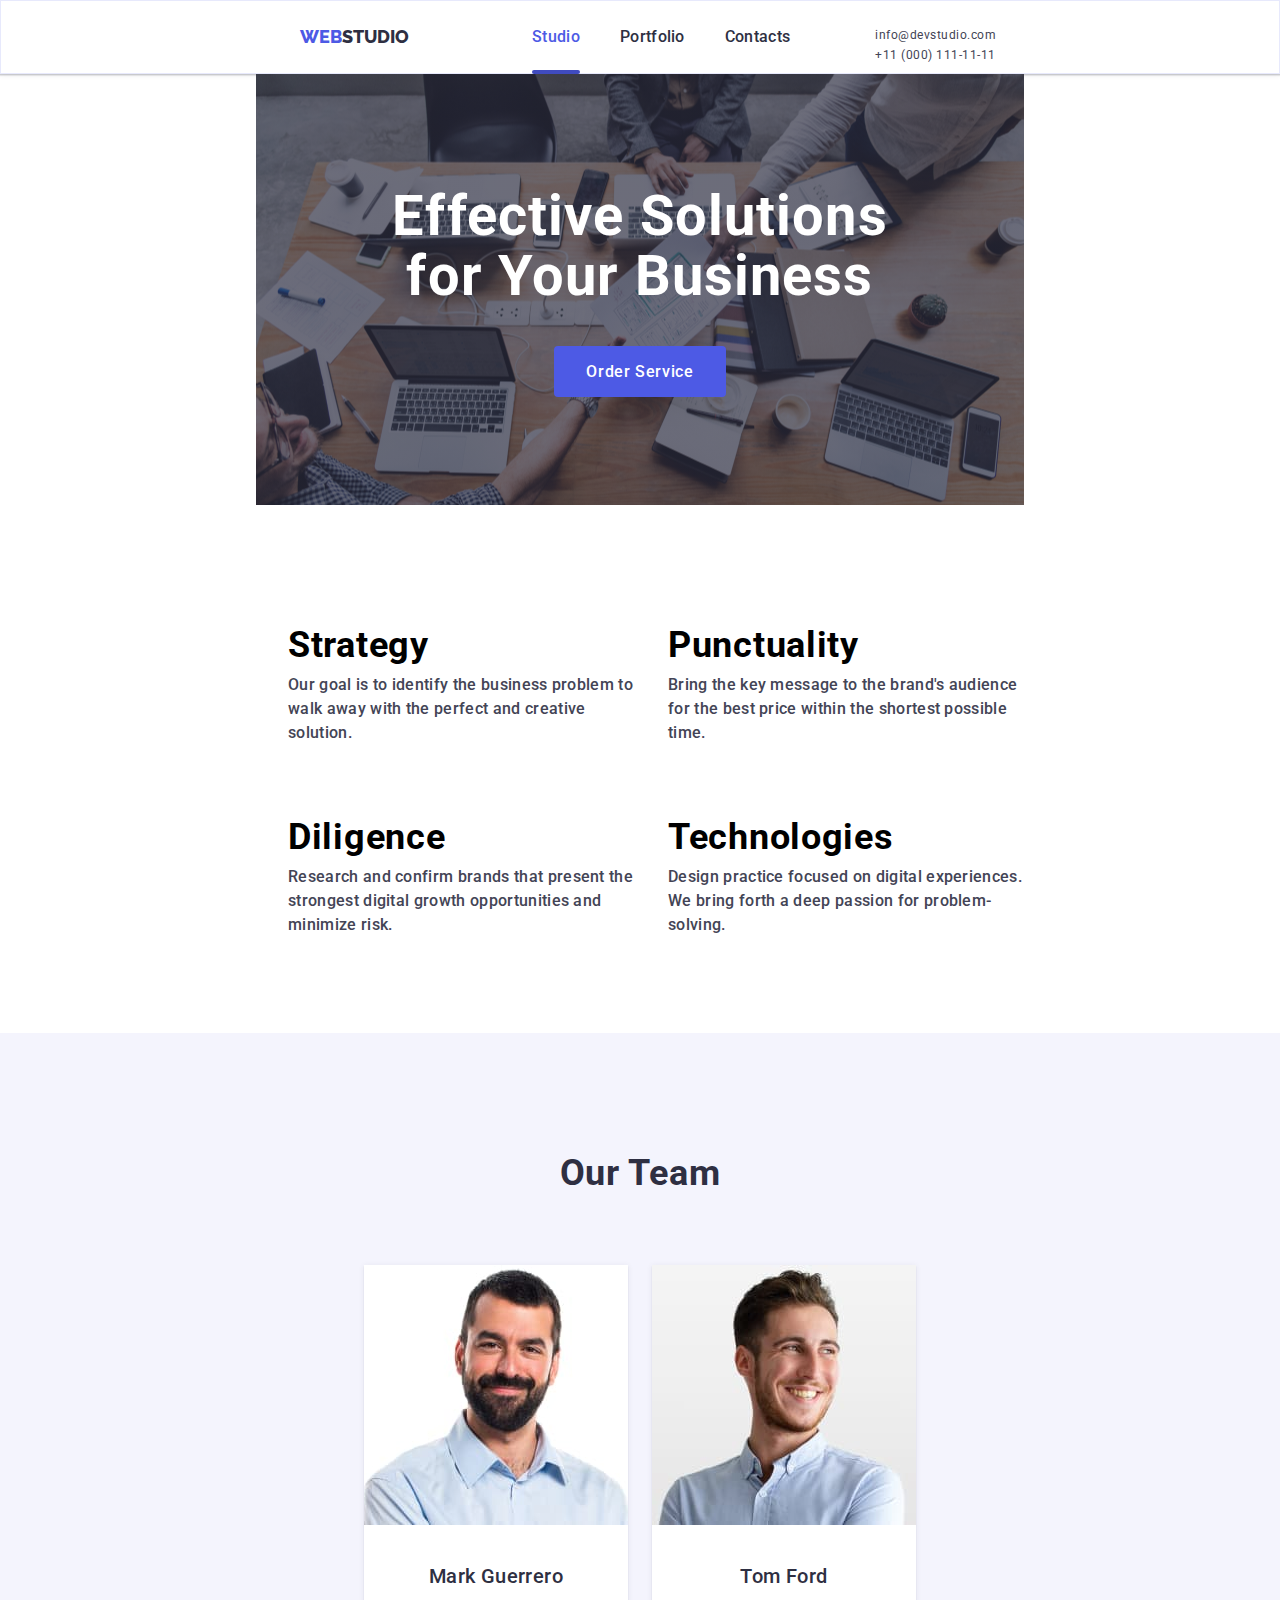
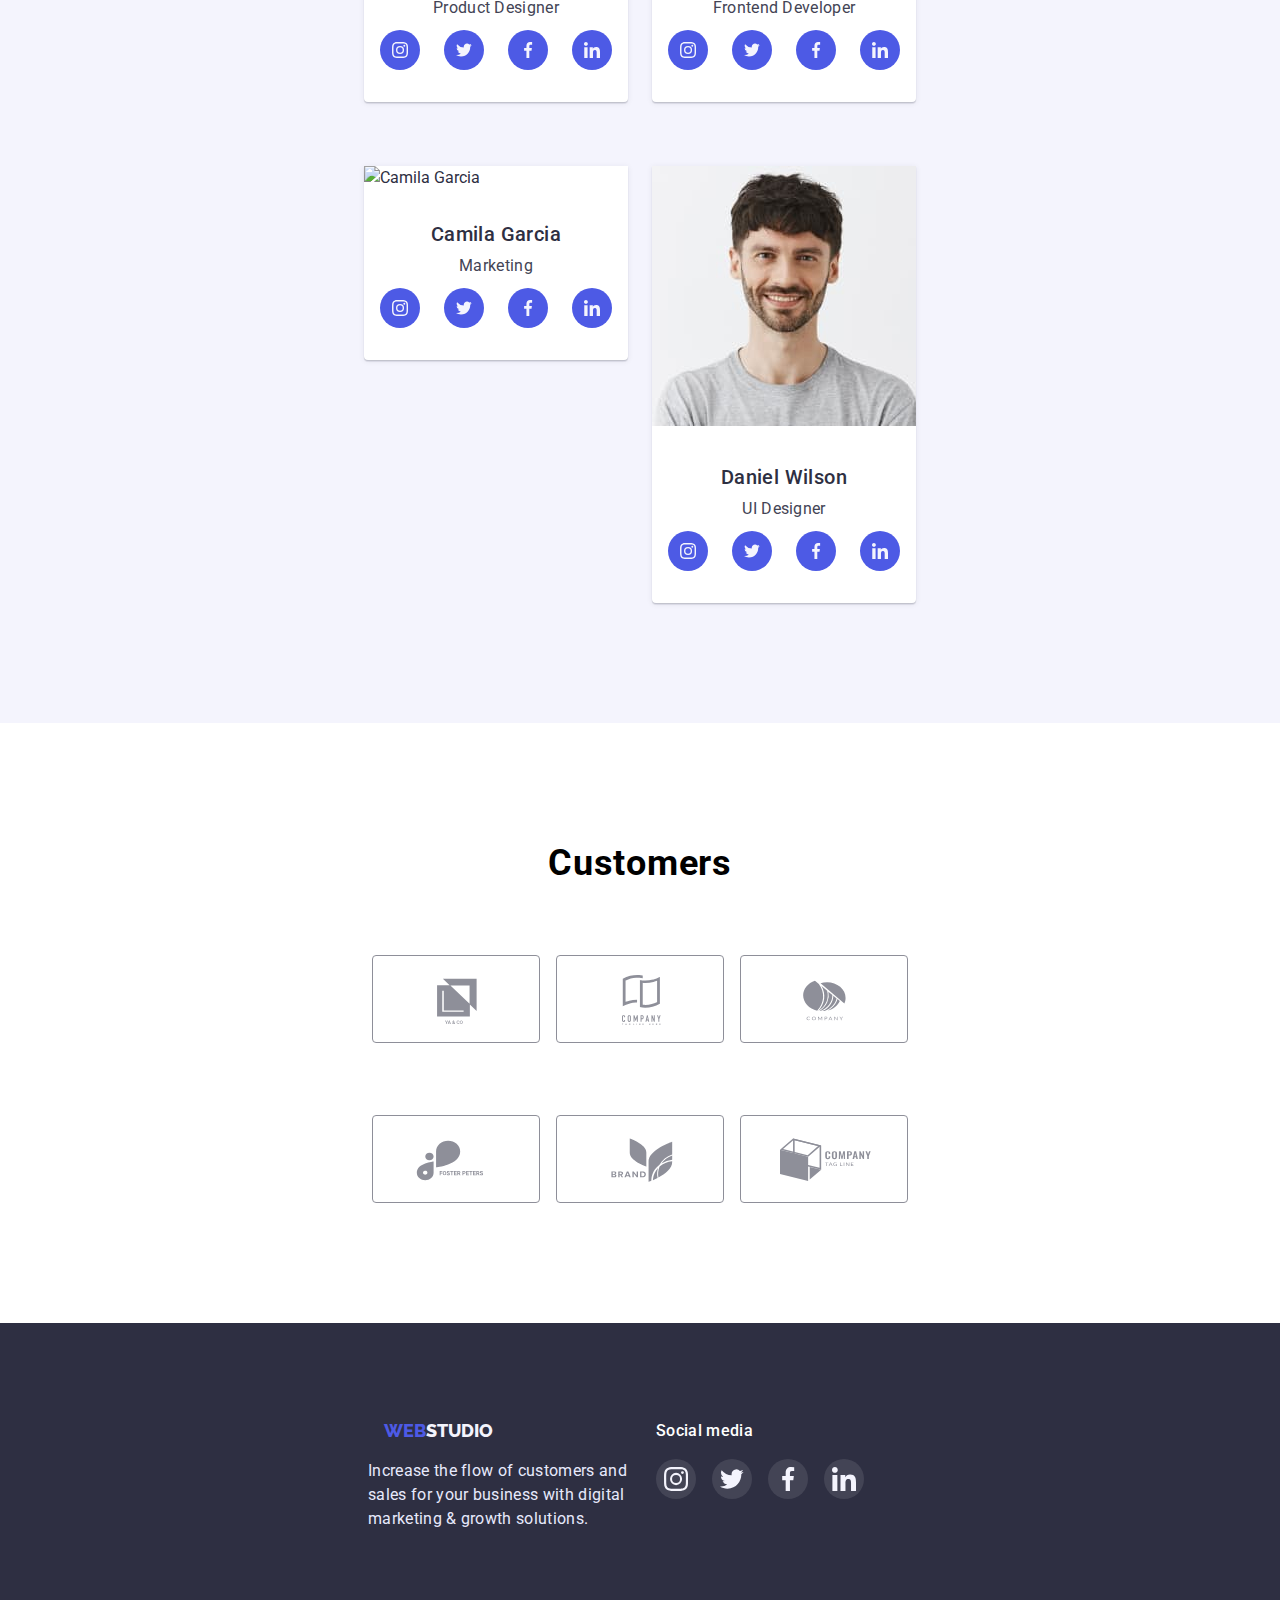
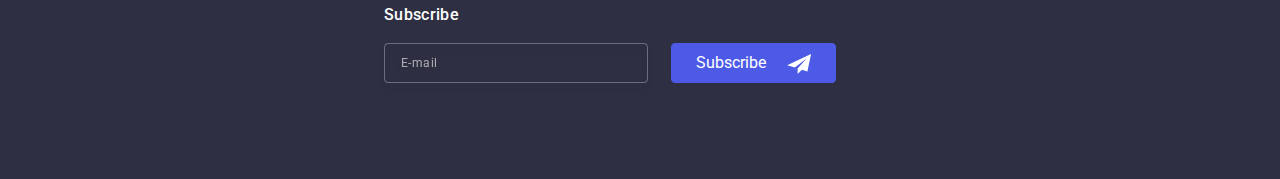
==== commit c0041267: "1" ====
--- a/index.html
+++ b/index.html
@@ -174,10 +174,13 @@
             <div class="container">
                 <h2 class="sub-hero">What are we doing</h2>
                 <ul class="description-list">
-                    <li><img src="./images/IMAC.jpg" alt="IMAC" width="360" class="img-idex"></li>
-                    <li><img src="./images/mod-dev.jpg" alt="Mobile development" width="360" class="img-idex">
-                    </li>
-                    <li><img src="./images/testing.jpg" alt="Testing program softwear" width="360" class="img-idex">
+                    <li><img srcset="./images/IMAC.jpg 1x , ./images/IMAC-2x.jpg 2x" src="./images/IMAC.jpg" alt="IMAC"
+                            width="360" class="img-idex"></li>
+                    <li><img srcset="./images/mod-dev.jpg 1x , ./images/mob-dev-2x.jpg 2x" src="./images/mod-dev.jpg"
+                            alt="Mobile development" width="360" class="img-idex">
+                    </li>
+                    <li> <img srcset="./images/testing.jpg 1x , ./images/texting-2x.jpg 2x" src="./images/testing.jpg"
+                            alt="Testing program softwear" width="360" class="img-idex">
                     </li>
                 </ul>
             </div>
@@ -187,8 +190,9 @@
             <div class="container">
                 <h2 class="sub-hero">Our Team</h2>
                 <ul class="description-list">
-                    <li class="project"><img src="./images/Mark-Guerrero.jpg" alt="Mark Guerrero" width="264"
-                            class="img-idex">
+                    <li class="project">
+                        <img srcset="./images/Mark-Guerrero.jpg 1x, ./images/Mark-Guerrero-2x.jpg 2x"
+                            src="./images/Mark-Guerrero.jpg" alt="Mark Guerrero" width="264" class="img-idex">
                         <div class="review">
                             <h3>Mark Guerrero</h3>
                             <p class="sub-info">Product Designer</p>
@@ -224,8 +228,8 @@
                         </div>
                     </li>
 
-                    <li class="project"><img src="./images/Tom-Ford.jpg" alt="Mark Guerrero" width="264"
-                            class="img-idex">
+                    <li class="project"><img srcset="./images/Tom-Ford.jpg 1x, ./images/Tom-Ford-2x.jpg 2x"
+                            src="./images/Tom-Ford.jpg" alt="Mark Guerrero" width="264" class="img-idex">
                         <div class="review">
                             <h3>Tom Ford
                             </h3>
@@ -262,8 +266,8 @@
                         </div>
                     </li>
 
-                    <li class="project"><img src="./images/Camila-Garcia.jpg" alt="Camila Garcia" width="264"
-                            class="img-idex">
+                    <li class="project"><img srcset="./images/Camilla-Garcia.jpg 1x, ./images/Camilla-Garcia-2x.jpg 2x"
+                            src="./images/Camila-Garcia.jpg" alt="Camila Garcia" width="264" class="img-idex">
                         <div class="review">
                             <h3>Camila Garcia</h3>
                             <p class="sub-info">Marketing</p>
@@ -299,8 +303,8 @@
                         </div>
                     </li>
 
-                    <li class="project"><img src="./images/Daniel-Wilson.jpg" alt="Daniel Wilson" width="264"
-                            class="img-idex">
+                    <li class="project"><img srcset="./images/Daniel-Wilson.jpg 1x, ./images/Daniel-Wilson-2x.jpg 2x"
+                            src="./images/Daniel-Wilson.jpg" alt="Daniel Wilson" width="264" class="img-idex">
                         <div class="review">
                             <h3>Daniel Wilson</h3>
                             <p class="sub-info">UI Designer</p>
--- a/css/styles.css
+++ b/css/styles.css
@@ -16,6 +16,9 @@
     background: white;
 }
 
+.container {
+    padding: 0px 16px;
+}
 
 /* -------GENERAL------- */
 
@@ -36,7 +39,7 @@
 .container-button,
 .container-comp {
     width: 100%;
-
+    padding: 0px 16px;
     margin: 0 auto;
 }
 
@@ -311,7 +314,7 @@
 /* -----------MAIN-HERO-------------- */
 
 .hero-section {
-    max-width: 100%;
+    max-width: 428px;
     background-image: linear-gradient(rgba(46, 47, 66, 0.7),
             rgba(46, 47, 66, 0.7)),
         url(../images/mod-bg.jpg);
@@ -327,12 +330,15 @@
 (min-resolution: 192dpi),
 (min-resolution: 2dppx) {
     .hero-section {
+        max-width: 428px;
         background-image: linear-gradient(rgba(46, 47, 66, 0.7),
                 rgba(46, 47, 66, 0.7)), url(../images/mod-bg-2x.jpg);
     }
 }
 
-.container-hero {}
+.container-hero {
+    padding: 0px 16px;
+}
 
 .hero {
 
@@ -381,6 +387,11 @@
 }
 
 /* -----------MAIN-FEATURES-------------- */
+.container-mobile {
+    padding-left: 16px;
+    padding-right: 16px;
+}
+
 .section-features {
     padding-top: 120px;
     padding-bottom: 96px;
@@ -400,8 +411,6 @@
 }
 
 .features-item {
-    padding-left: 16px;
-    padding-right: 16px;
     max-width: 396px;
 }
 
@@ -1121,6 +1130,7 @@
 
 /* -----------OVERLAY-------------- */
 .overlay {
+    overflow: auto;
     padding-top: 88px;
     padding-left: 10px;
     padding-right: 10px;
--- a/css/mobile.css
+++ b/css/mobile.css
@@ -1,4 +1,4 @@
-@media screen and (min-width: 480px) {
+@media screen and (min-width: 428px) {
 
     .soc-list-mob {
 
@@ -97,7 +97,7 @@
 
     .container-project {
         max-width: 420px;
-        padding: 0px 0px;
+        padding: 0px 12px;
         margin: 0 auto;
     }
 
--- a/css/tablet.css
+++ b/css/tablet.css
@@ -194,7 +194,7 @@
 
 
     .hero-section {
-        max-width: 100%;
+        max-width: 768px;
         background-image: linear-gradient(rgba(46, 47, 66, 0.7),
                 rgba(46, 47, 66, 0.7)),
             url(../images/tab-bg.jpg);
@@ -207,6 +207,7 @@
     (min-resolution: 192dpi),
     (min-resolution: 2dppx) {
         .hero-section {
+            max-width: 768px;
             background-image: linear-gradient(rgba(46, 47, 66, 0.7),
                     rgba(46, 47, 66, 0.7)), url(../images/tab-bg-2x.jpg);
         }
--- a/css/desctop.css
+++ b/css/desctop.css
@@ -1,4 +1,4 @@
-@media screen and (min-width: 1200px) {
+@media screen and (min-width: 1440px) {
     /* --------------HEADER----------------- */
 
     .container.main-block {
@@ -114,7 +114,7 @@
         margin: 0 auto;
 
         max-width: 1128px;
-        column-gap: 16px;
+        column-gap: 24px;
         row-gap: 72px;
         list-style: none;
     }
@@ -165,7 +165,7 @@
 
 
     .hero-section {
-        max-width: 100%;
+        max-width: 1440px;
         background-image: linear-gradient(rgba(46, 47, 66, 0.7),
                 rgba(46, 47, 66, 0.7)),
             url(../images/people-office.jpg);
@@ -178,6 +178,7 @@
     (min-resolution: 192dpi),
     (min-resolution: 2dppx) {
         .hero-section {
+            max-width: 1440px;
             background-image: linear-gradient(rgba(46, 47, 66, 0.7),
                     rgba(46, 47, 66, 0.7)), url(../images/des-bg-2x.jpg);
         }
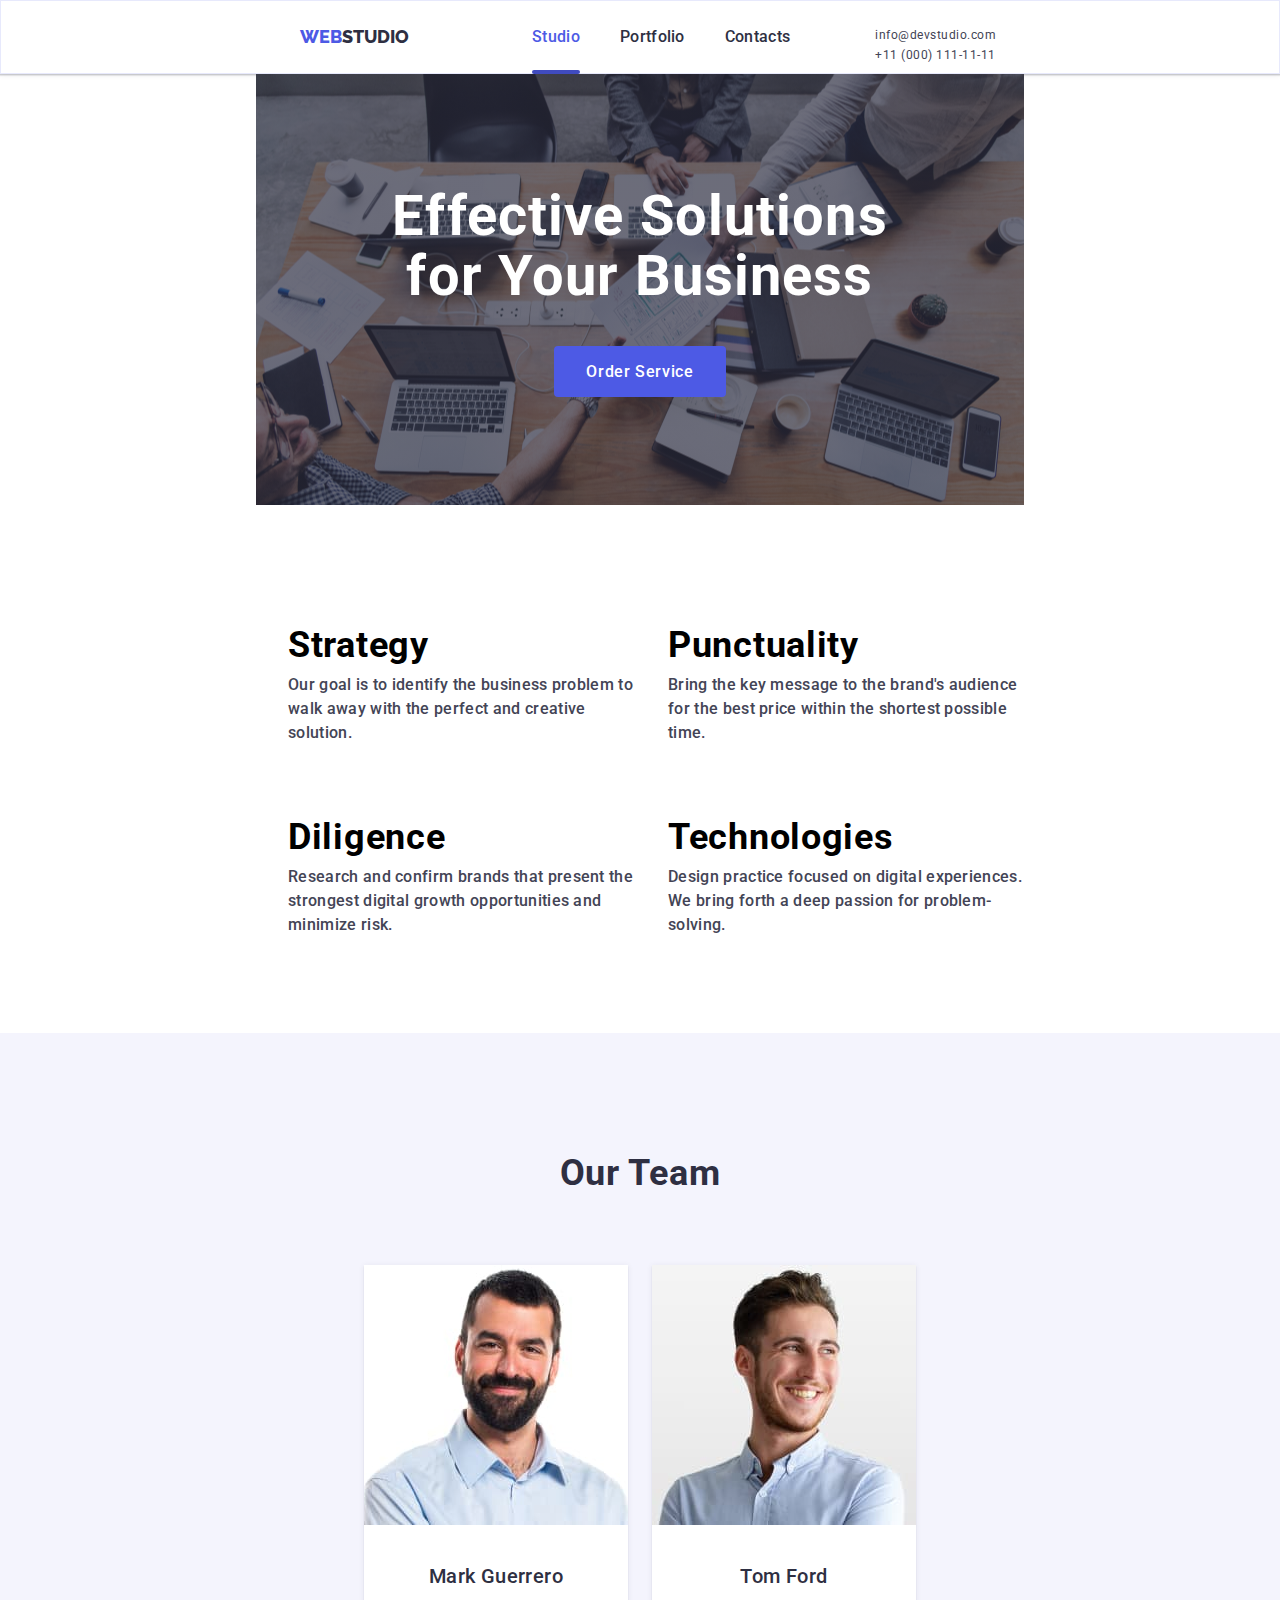
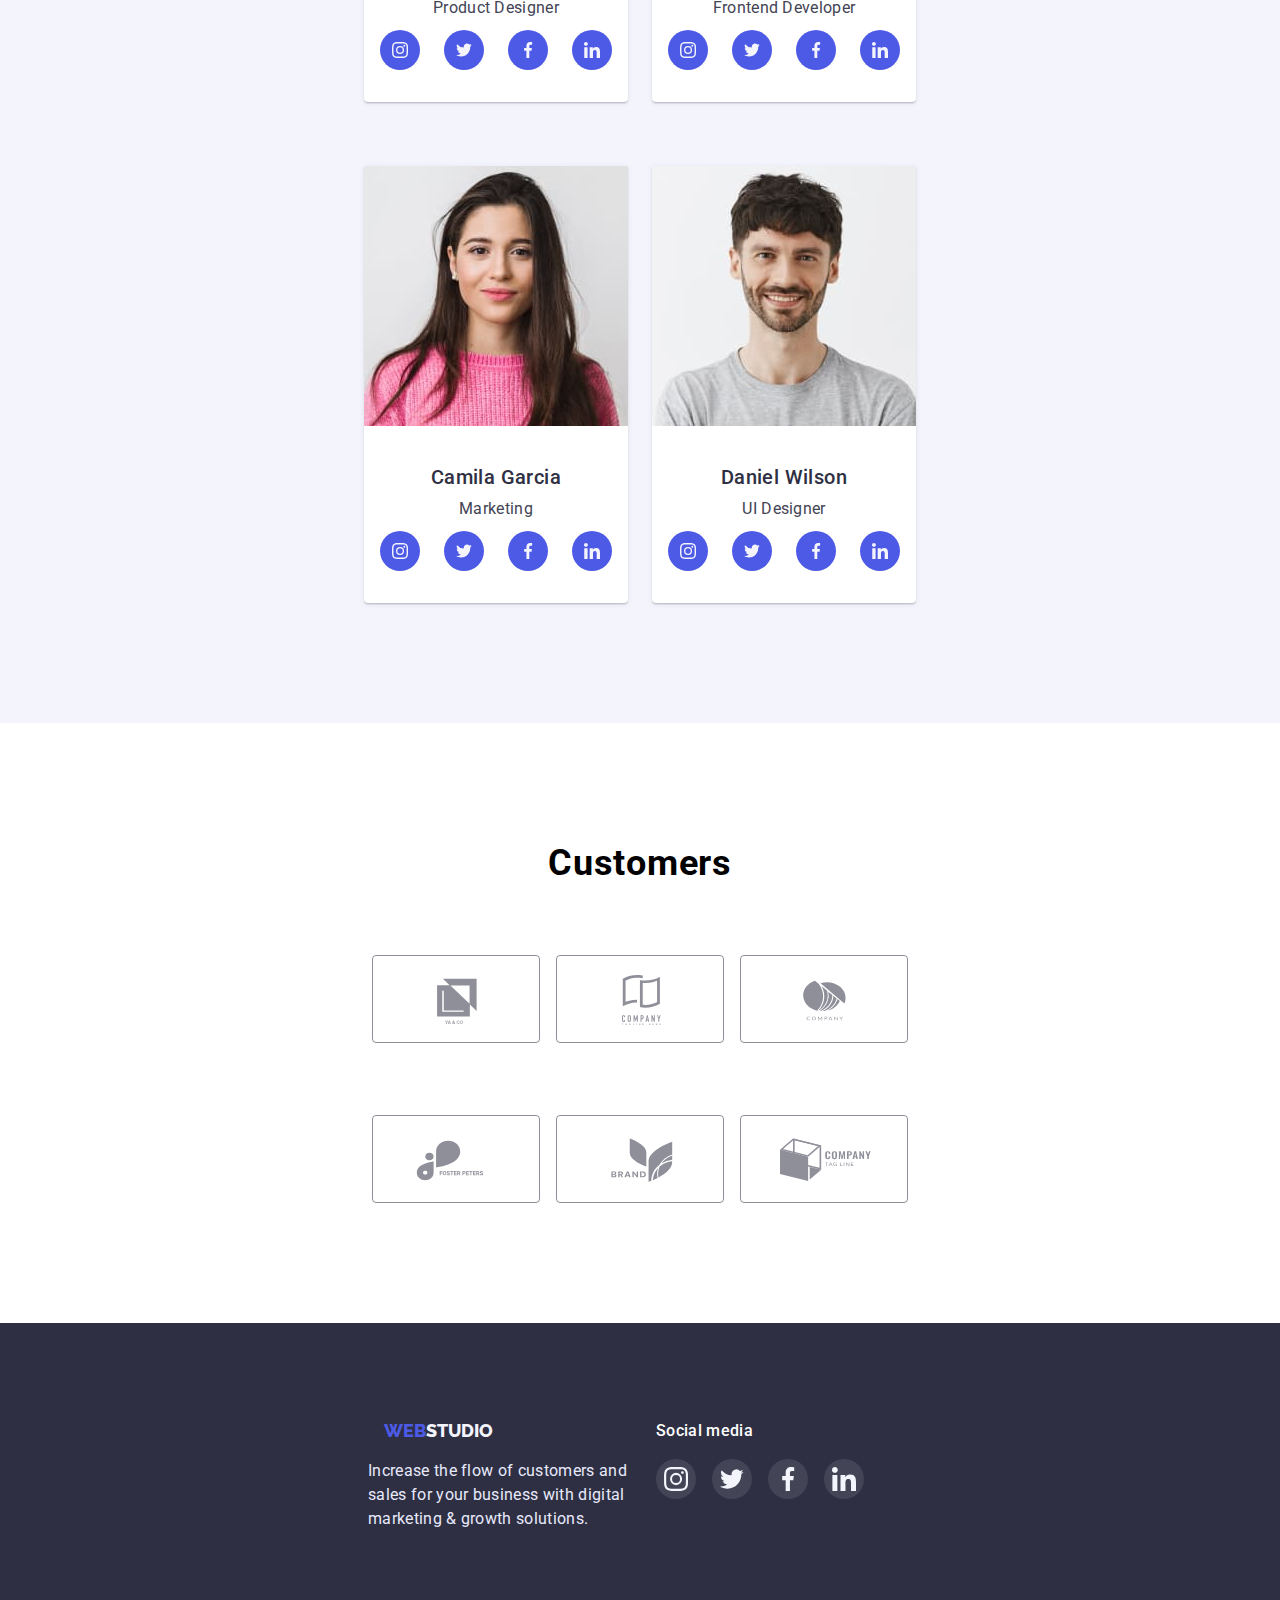
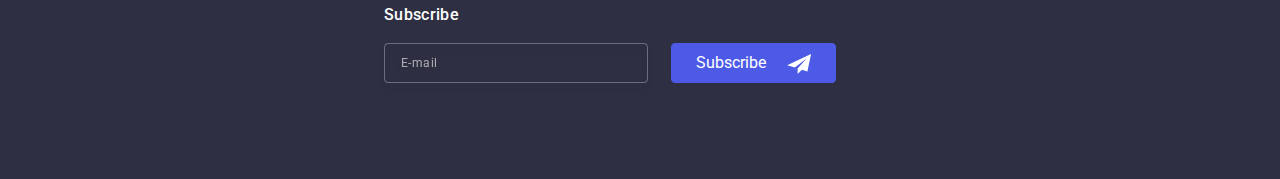
==== commit 25ad196b: "n" ====
--- a/index.html
+++ b/index.html
@@ -266,7 +266,7 @@
                         </div>
                     </li>
 
-                    <li class="project"><img srcset="./images/Camilla-Garcia.jpg 1x, ./images/Camilla-Garcia-2x.jpg 2x"
+                    <li class="project"><img srcset="./images/Camila-Garcia.jpg 1x, ./images/Camilla-Garcia-2x.jpg 2x"
                             src="./images/Camila-Garcia.jpg" alt="Camila Garcia" width="264" class="img-idex">
                         <div class="review">
                             <h3>Camila Garcia</h3>
